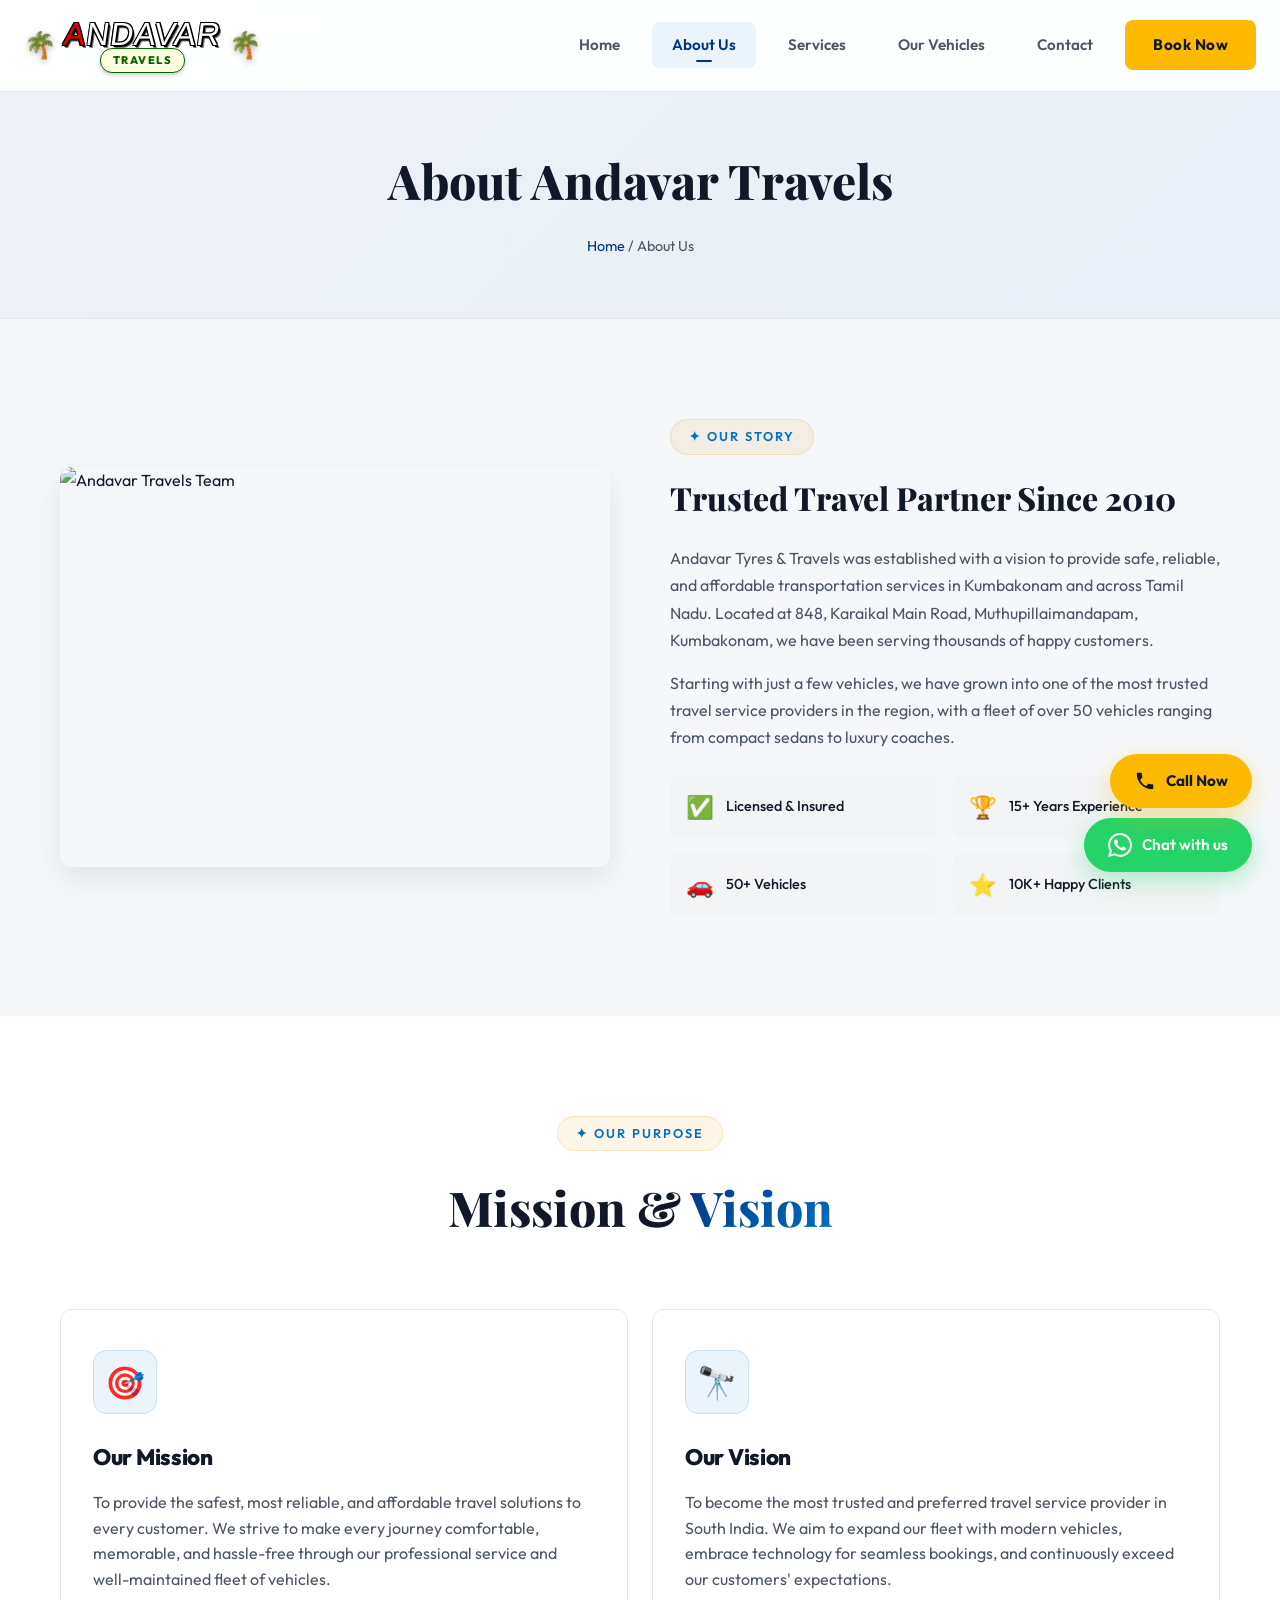
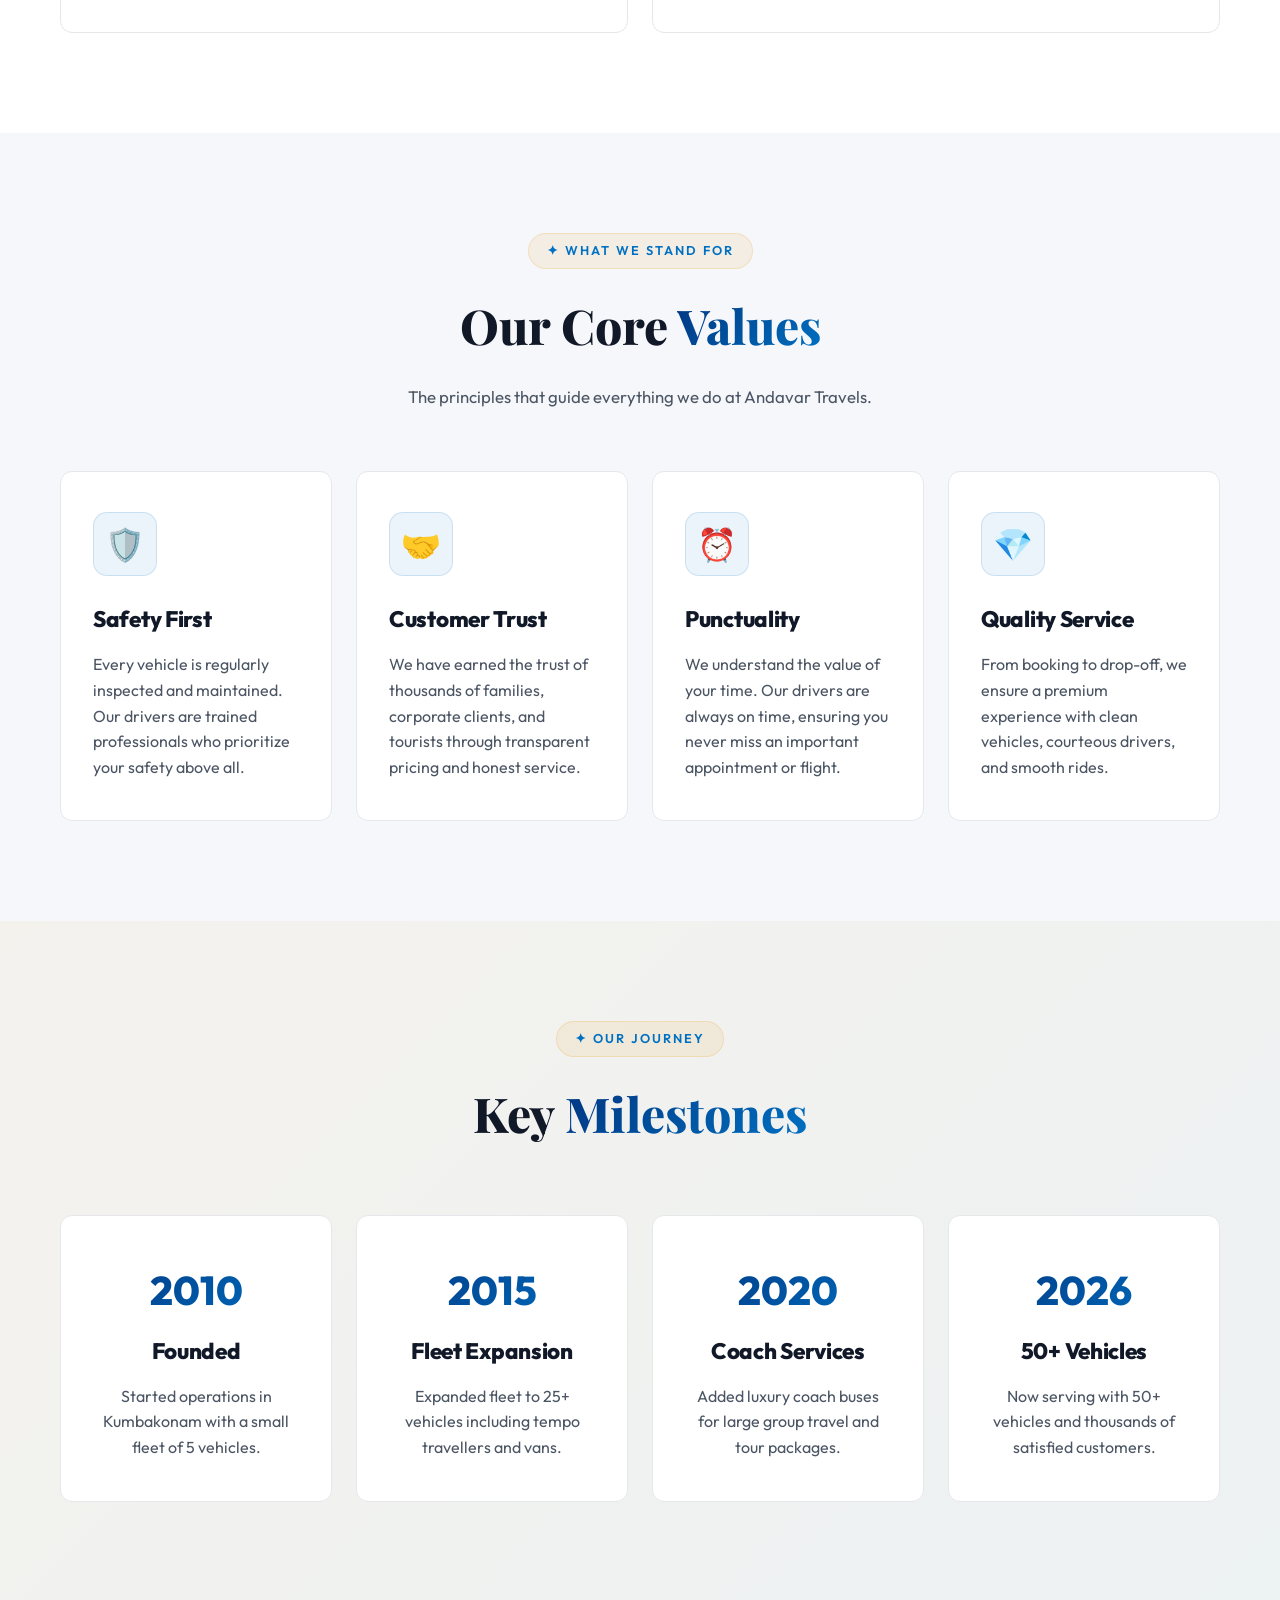
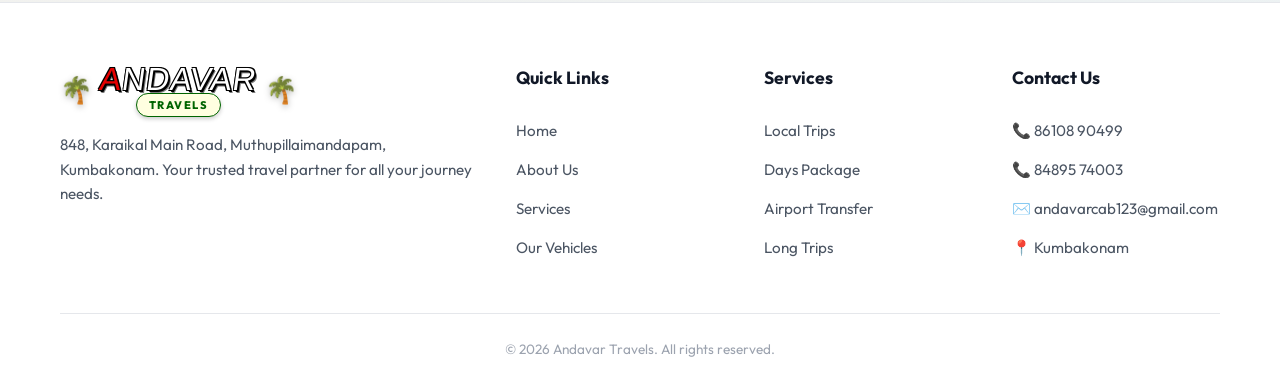
==== about.html @ beedeaa3 "Add files via upload" ====
<!DOCTYPE html>
<html lang="en">
<head>
  <meta charset="UTF-8">
  <meta name="viewport" content="width=device-width, initial-scale=1.0">
  <title>About Us - Andavar Travels | Kumbakonam</title>
  <meta name="description" content="Learn about Andavar Travels - 15+ years of trusted travel service in Kumbakonam. Professional drivers, well-maintained fleet, and customer satisfaction guaranteed.">
  <link rel="stylesheet" href="styles.css">
</head>
<body>
  <div id="nav-placeholder"></div>

  <!-- PAGE HEADER -->
  <div class="page-header">
    <div class="container">
      <h1>About <span class="gold">Andavar Travels</span></h1>
      <p class="breadcrumb"><a href="index.html">Home</a> / About Us</p>
    </div>
  </div>

  <!-- ABOUT STORY -->
  <section class="section">
    <div class="container">
      <div class="about-grid">
        <div class="about-img animate-on-scroll">
          <img src="images/about-team.png" alt="Andavar Travels Team">
        </div>
        <div class="about-text animate-on-scroll">
          <div class="section-badge">✦ Our Story</div>
          <h2>Trusted Travel Partner Since <span class="gold">2010</span></h2>
          <p>Andavar Tyres & Travels was established with a vision to provide safe, reliable, and affordable transportation services in Kumbakonam and across Tamil Nadu. Located at 848, Karaikal Main Road, Muthupillaimandapam, Kumbakonam, we have been serving thousands of happy customers.</p>
          <p>Starting with just a few vehicles, we have grown into one of the most trusted travel service providers in the region, with a fleet of over 50 vehicles ranging from compact sedans to luxury coaches.</p>
          <div class="about-features">
            <div class="about-feature"><span class="icon">✅</span><span>Licensed & Insured</span></div>
            <div class="about-feature"><span class="icon">🏆</span><span>15+ Years Experience</span></div>
            <div class="about-feature"><span class="icon">🚗</span><span>50+ Vehicles</span></div>
            <div class="about-feature"><span class="icon">⭐</span><span>10K+ Happy Clients</span></div>
          </div>
        </div>
      </div>
    </div>
  </section>

  <!-- MISSION & VISION -->
  <section class="section" style="background: var(--dark-card);">
    <div class="container">
      <div class="section-header animate-on-scroll">
        <div class="section-badge">✦ Our Purpose</div>
        <h2 class="section-title">Mission & <span class="gold">Vision</span></h2>
      </div>
      <div class="services-grid" style="grid-template-columns: 1fr 1fr;">
        <div class="card animate-on-scroll">
          <div class="card-icon">🎯</div>
          <h3>Our Mission</h3>
          <p>To provide the safest, most reliable, and affordable travel solutions to every customer. We strive to make every journey comfortable, memorable, and hassle-free through our professional service and well-maintained fleet of vehicles.</p>
        </div>
        <div class="card animate-on-scroll">
          <div class="card-icon">🔭</div>
          <h3>Our Vision</h3>
          <p>To become the most trusted and preferred travel service provider in South India. We aim to expand our fleet with modern vehicles, embrace technology for seamless bookings, and continuously exceed our customers' expectations.</p>
        </div>
      </div>
    </div>
  </section>

  <!-- CORE VALUES -->
  <section class="section">
    <div class="container">
      <div class="section-header animate-on-scroll">
        <div class="section-badge">✦ What We Stand For</div>
        <h2 class="section-title">Our Core <span class="gold">Values</span></h2>
        <p class="section-desc">The principles that guide everything we do at Andavar Travels.</p>
      </div>
      <div class="values-grid" style="margin-top:0;">
        <div class="card animate-on-scroll">
          <div class="card-icon">🛡️</div>
          <h3>Safety First</h3>
          <p>Every vehicle is regularly inspected and maintained. Our drivers are trained professionals who prioritize your safety above all.</p>
        </div>
        <div class="card animate-on-scroll">
          <div class="card-icon">🤝</div>
          <h3>Customer Trust</h3>
          <p>We have earned the trust of thousands of families, corporate clients, and tourists through transparent pricing and honest service.</p>
        </div>
        <div class="card animate-on-scroll">
          <div class="card-icon">⏰</div>
          <h3>Punctuality</h3>
          <p>We understand the value of your time. Our drivers are always on time, ensuring you never miss an important appointment or flight.</p>
        </div>
        <div class="card animate-on-scroll">
          <div class="card-icon">💎</div>
          <h3>Quality Service</h3>
          <p>From booking to drop-off, we ensure a premium experience with clean vehicles, courteous drivers, and smooth rides.</p>
        </div>
      </div>
    </div>
  </section>

  <!-- MILESTONES -->
  <section class="section" style="background: linear-gradient(135deg, rgba(232,160,32,0.06), rgba(26,107,60,0.04));">
    <div class="container">
      <div class="section-header animate-on-scroll">
        <div class="section-badge">✦ Our Journey</div>
        <h2 class="section-title">Key <span class="gold">Milestones</span></h2>
      </div>
      <div class="services-grid" style="grid-template-columns: repeat(auto-fit, minmax(220px, 1fr));">
        <div class="card animate-on-scroll" style="text-align:center;">
          <div style="font-size:2.5rem; font-weight:800; background:var(--gradient-gold); -webkit-background-clip:text; -webkit-text-fill-color:transparent; margin-bottom:8px;">2010</div>
          <h3>Founded</h3>
          <p>Started operations in Kumbakonam with a small fleet of 5 vehicles.</p>
        </div>
        <div class="card animate-on-scroll" style="text-align:center;">
          <div style="font-size:2.5rem; font-weight:800; background:var(--gradient-gold); -webkit-background-clip:text; -webkit-text-fill-color:transparent; margin-bottom:8px;">2015</div>
          <h3>Fleet Expansion</h3>
          <p>Expanded fleet to 25+ vehicles including tempo travellers and vans.</p>
        </div>
        <div class="card animate-on-scroll" style="text-align:center;">
          <div style="font-size:2.5rem; font-weight:800; background:var(--gradient-gold); -webkit-background-clip:text; -webkit-text-fill-color:transparent; margin-bottom:8px;">2020</div>
          <h3>Coach Services</h3>
          <p>Added luxury coach buses for large group travel and tour packages.</p>
        </div>
        <div class="card animate-on-scroll" style="text-align:center;">
          <div style="font-size:2.5rem; font-weight:800; background:var(--gradient-gold); -webkit-background-clip:text; -webkit-text-fill-color:transparent; margin-bottom:8px;">2026</div>
          <h3>50+ Vehicles</h3>
          <p>Now serving with 50+ vehicles and thousands of satisfied customers.</p>
        </div>
      </div>
    </div>
  </section>

  <div id="footer-placeholder"></div>
  <script src="script.js"></script>
  <script>
    document.getElementById('nav-placeholder').innerHTML = renderNavbar('about');
    document.getElementById('footer-placeholder').innerHTML = renderFooter();
  </script>
</body>
</html>
---- styles.css ----
@import url('https://fonts.googleapis.com/css2?family=Outfit:wght@300;400;500;600;700;800;900&family=Playfair+Display:wght@700;800;900&display=swap');

:root {
  --primary: #003580;
  --primary-dark: #00224f;
  --primary-light: #0071c2;
  --accent: #feba02;
  --accent-light: #ffc436;

  --bg-main: #f5f7fa;
  --dark-card: #ffffff;
  --dark-surface: #f3f4f6;
  --dark-border: #e5e7eb;
  --text: #111827;
  --text-muted: #4b5563;
  --text-dim: #9ca3af;
  --white: #ffffff;

  --gradient-gold: linear-gradient(135deg, #003580 0%, #0071c2 100%);
  --gradient-hero: linear-gradient(135deg, rgba(0, 53, 128, 0.03) 0%, rgba(0, 113, 194, 0.05) 100%);

  --shadow-lg: 0 12px 30px rgba(0, 0, 0, 0.08);
  --shadow-card: 0 4px 15px rgba(0, 0, 0, 0.04);
  --shadow-glow: 0 4px 20px rgba(0, 113, 194, 0.2);

  --radius: 12px;
  --radius-sm: 8px;
  --transition: all 0.3s ease;
}

*,
*::before,
*::after {
  margin: 0;
  padding: 0;
  box-sizing: border-box;
}

html {
  scroll-behavior: smooth;
}

body {
  font-family: 'Outfit', sans-serif;
  background: var(--bg-main);
  color: var(--text);
  line-height: 1.7;
  overflow-x: hidden;
}

a {
  text-decoration: none;
  color: inherit;
  transition: var(--transition);
}

img {
  max-width: 100%;
  display: block;
}

ul {
  list-style: none;
}

.container {
  max-width: 1200px;
  margin: 0 auto;
  padding: 0 20px;
  width: 100%;
}

/* ===== NAVBAR ===== */
.navbar {
  position: fixed;
  top: 0;
  left: 0;
  width: 100%;
  z-index: 1000;
  background: rgba(255, 255, 255, 0.95);
  backdrop-filter: blur(10px);
  -webkit-backdrop-filter: blur(10px);
  border-bottom: 1px solid var(--dark-border);
  transition: var(--transition);
}

.navbar.scrolled {
  background: #ffffff;
  box-shadow: var(--shadow-card);
}

.nav-inner {
  display: flex;
  align-items: center;
  justify-content: space-between;
  padding: 18px 24px;
  max-width: 1300px;
  margin: 0 auto;
}

.nav-logo {
  display: flex;
  align-items: center;
}

.nav-logo img {
  height: 48px;
  width: auto;
  object-fit: contain;
  border-radius: 6px;
}

/* Custom HTML Logo matching user image */
.css-logo {
  display: flex;
  align-items: center;
  gap: 8px;
}

.css-logo .tree {
  font-size: 26px;
  filter: drop-shadow(0 2px 3px rgba(0, 0, 0, 0.3));
}

.css-logo .text-wrap {
  display: flex;
  flex-direction: column;
  align-items: center;
}

.css-logo .main-text {
  font-family: 'Impact', 'Arial Black', sans-serif;
  font-size: 32px;
  line-height: 1;
  transform: skewX(-8deg);
  letter-spacing: 1px;
}

.css-logo .main-text .red-a {
  color: #e60000;
  text-shadow: -1px -1px 0 #000, 1px -1px 0 #000, -1px 1px 0 #000, 1px 1px 0 #000, 2px 2px 0 #000, 3px 3px 0 rgba(0, 0, 0, 0.5);
}

.css-logo .main-text .white-text {
  color: #ffffff;
  text-shadow: -1px -1px 0 #000, 1px -1px 0 #000, -1px 1px 0 #000, 1px 1px 0 #000, 2px 2px 0 #000, 3px 3px 0 rgba(0, 0, 0, 0.5);
}

.css-logo .sub-text {
  font-family: 'Outfit', sans-serif;
  font-weight: 800;
  font-size: 11px;
  color: #006400;
  background: #ffffe0;
  padding: 2px 12px;
  border-radius: 12px;
  border: 1px solid #006400;
  margin-top: -2px;
  letter-spacing: 1.5px;
  text-transform: uppercase;
  z-index: 2;
  box-shadow: 0 2px 4px rgba(0, 0, 0, 0.2);
}

.nav-links {
  display: flex;
  align-items: center;
  gap: 12px;
}

.nav-links a {
  padding: 10px 20px;
  border-radius: 8px;
  font-weight: 600;
  font-size: 0.95rem;
  color: var(--text-muted);
  transition: var(--transition);
  position: relative;
}

.nav-links a:hover,
.nav-links a.active {
  color: var(--primary);
  background: rgba(0, 113, 194, 0.08);
}

.nav-links a.active::after {
  content: '';
  position: absolute;
  bottom: 6px;
  left: 50%;
  transform: translateX(-50%);
  width: 16px;
  height: 2px;
  background: var(--primary);
  border-radius: 2px;
}

.nav-cta {
  background: var(--accent) !important;
  color: #111827 !important;
  font-weight: 700 !important;
  padding: 12px 28px !important;
  border-radius: 8px !important;
  letter-spacing: 0.5px;
}

.nav-cta:hover {
  transform: translateY(-3px) scale(1.02);
  box-shadow: 0 8px 20px rgba(254, 186, 2, 0.4);
}

.hamburger {
  display: none;
  flex-direction: column;
  gap: 6px;
  cursor: pointer;
  padding: 8px;
}

.hamburger span {
  width: 28px;
  height: 2.5px;
  background: var(--text);
  border-radius: 2px;
  transition: var(--transition);
}

/* ===== HERO ===== */
.hero {
  position: relative;
  min-height: 100vh;
  display: flex;
  align-items: center;
  overflow: hidden;
  padding-top: 80px;
}

.hero-bg {
  position: absolute;
  inset: 0;
}

.hero-marquee {
  position: absolute;
  top: 85px;
  left: 0;
  width: 100%;
  z-index: 5;
  background: rgba(0, 53, 128, 0.9);
  backdrop-filter: blur(8px);
  color: var(--accent);
  padding: 10px 0;
  display: flex;
  align-items: center;
  line-height: 1.2;
  font-weight: 800;
  font-size: 1.1rem;
  border-top: 1px solid rgba(254, 186, 2, 0.3);
  border-bottom: 1px solid rgba(254, 186, 2, 0.3);
  letter-spacing: 2px;
  text-shadow: 0 2px 4px rgba(0, 0, 0, 0.5);
}

.hero-bg img {
  width: 100%;
  height: 100%;
  object-fit: cover;
}

.hero-bg::after {
  content: '';
  position: absolute;
  inset: 0;
  background: linear-gradient(to bottom, rgba(0, 0, 0, 0) 0%, rgba(0, 0, 0, 0.5) 50%, rgba(0, 0, 0, 0.9) 100%);
}

.hero-content {
  position: relative;
  z-index: 2;
  max-width: 900px;
  margin: 0 auto;
  text-align: center;
  padding: 80px 24px;
}

.hero-badge {
  display: inline-flex;
  align-items: center;
  gap: 10px;
  padding: 10px 24px;
  background: rgba(74, 222, 128, 0.15);
  border: 1px solid rgba(74, 222, 128, 0.4);
  border-radius: 100px;
  font-size: 0.85rem;
  color: #4ade80;
  margin-bottom: 32px;
  letter-spacing: 1px;
  font-weight: 700;
  animation: fadeInUp 1s ease, pulse 2s infinite 1s;
}

.hero-badge .dot {
  width: 10px;
  height: 10px;
  background: #4ade80;
  border-radius: 50%;
  box-shadow: 0 0 15px rgba(74, 222, 128, 0.8);
  animation: pulse 1s infinite;
}

.hero h1 {
  font-family: 'Playfair Display', serif;
  font-size: clamp(2.5rem, 6vw, 4.5rem);
  font-weight: 900;
  line-height: 1.1;
  margin-bottom: 24px;
  color: #ffffff;
  letter-spacing: -1px;
  animation: fadeInUp 1s ease 0.2s both;
}

.hero h1 .gold {
  background: var(--gradient-gold);
  -webkit-background-clip: text;
  -webkit-text-fill-color: transparent;
}

.hero p {
  font-size: 1.2rem;
  color: rgba(255, 255, 255, 0.85);
  margin: 0 auto 40px;
  max-width: 650px;
  line-height: 1.6;
  animation: fadeInUp 1s ease 0.4s both;
}

.hero-btns {
  display: flex;
  justify-content: center;
  gap: 20px;
  flex-wrap: wrap;
  animation: fadeInUp 1s ease 0.6s both;
}

.btn {
  display: inline-flex;
  align-items: center;
  justify-content: center;
  gap: 12px;
  padding: 16px 36px;
  border-radius: 12px;
  font-weight: 700;
  font-size: 1.05rem;
  cursor: pointer;
  border: none;
  transition: var(--transition);
  text-align: center;
}

.btn-primary {
  background: var(--primary);
  color: #ffffff;
  box-shadow: var(--shadow-glow);
}

.btn-primary:hover {
  background: var(--primary-dark);
  transform: translateY(-3px);
  box-shadow: 0 10px 25px rgba(0, 53, 128, 0.3);
}

.btn-outline {
  background: #ffffff;
  color: var(--text);
  border: 1px solid var(--dark-border);
}

.btn-outline:hover {
  border-color: var(--primary);
  color: var(--primary);
  background: rgba(0, 113, 194, 0.05);
}

.hero-stats {
  display: flex;
  justify-content: center;
  flex-wrap: wrap;
  gap: 32px;
  margin-top: 50px;
  animation: fadeInUp 0.8s ease 0.8s both;
}

.stat {
  text-align: center;
  min-width: 70px;
}

.stat .num {
  font-size: 1.9rem;
  font-weight: 800;
  background: var(--gradient-gold);
  -webkit-background-clip: text;
  -webkit-text-fill-color: transparent;
}

.stat .label {
  font-size: 0.78rem;
  color: var(--text-muted);
  margin-top: 4px;
}

/* ===== SECTIONS ===== */
.section {
  padding: 100px 0;
}

.section-header {
  text-align: center;
  margin-bottom: 60px;
}

.section-badge {
  display: inline-flex;
  align-items: center;
  gap: 8px;
  padding: 6px 18px;
  background: rgba(232, 160, 32, 0.1);
  border: 1px solid rgba(232, 160, 32, 0.2);
  border-radius: 50px;
  font-size: 0.8rem;
  color: var(--primary-light);
  text-transform: uppercase;
  letter-spacing: 2px;
  font-weight: 600;
  margin-bottom: 16px;
}

.section-title {
  font-family: 'Playfair Display', serif;
  font-size: clamp(2rem, 4vw, 3rem);
  font-weight: 800;
  margin-bottom: 16px;
}

.section-title .gold {
  background: var(--gradient-gold);
  -webkit-background-clip: text;
  -webkit-text-fill-color: transparent;
}

.section-desc {
  color: var(--text-muted);
  max-width: 600px;
  margin: 0 auto;
  font-size: 1.05rem;
}

/* ===== CARDS ===== */
.card {
  background: var(--dark-card);
  border: 1px solid var(--dark-border);
  border-radius: var(--radius);
  padding: 40px 32px;
  transition: var(--transition);
  position: relative;
  overflow: hidden;
  z-index: 1;
}

.card::before {
  content: '';
  position: absolute;
  inset: 0;
  background: var(--gradient-gold);
  opacity: 0;
  transition: var(--transition);
  z-index: -1;
}

.card:hover {
  transform: translateY(-8px);
  border-color: var(--primary-light);
  box-shadow: var(--shadow-lg);
}

.card:hover::before {
  opacity: 0.02;
}

.card-icon {
  width: 64px;
  height: 64px;
  background: rgba(0, 113, 194, 0.08);
  border-radius: 14px;
  display: flex;
  align-items: center;
  justify-content: center;
  font-size: 32px;
  margin-bottom: 24px;
  border: 1px solid rgba(0, 113, 194, 0.15);
  color: var(--primary);
  transition: var(--transition);
}

.card:hover .card-icon {
  background: var(--primary);
  transform: scale(1.05) rotate(0deg);
  color: #ffffff;
  border-color: transparent;
}

.card h3 {
  font-size: 1.4rem;
  font-weight: 800;
  margin-bottom: 14px;
  color: var(--text);
  letter-spacing: -0.3px;
}

.card p {
  color: var(--text-muted);
  font-size: 1rem;
  line-height: 1.6;
}

/* ===== SERVICE GRID ===== */
.services-grid {
  display: grid;
  grid-template-columns: repeat(auto-fit, minmax(260px, 1fr));
  gap: 24px;
}

/* ===== VEHICLE CARDS ===== */
.vehicles-grid {
  display: grid;
  grid-template-columns: repeat(auto-fit, minmax(280px, 1fr));
  gap: 28px;
}

.vehicle-card {
  background: var(--dark-card);
  border: 1px solid var(--dark-border);
  border-radius: var(--radius);
  overflow: hidden;
  transition: var(--transition);
}

.vehicle-card:hover {
  transform: translateY(-6px);
  border-color: rgba(232, 160, 32, 0.3);
  box-shadow: var(--shadow-glow);
}

.vehicle-img {
  height: 200px;
  overflow: hidden;
  background: var(--dark-surface);
  display: flex;
  align-items: center;
  justify-content: center;
}

.vehicle-img img {
  width: 100%;
  height: 100%;
  object-fit: cover;
  transition: var(--transition);
}

.vehicle-card:hover .vehicle-img img {
  transform: scale(1.05);
}

.vehicle-info {
  padding: 24px;
}

.vehicle-info h3 {
  font-size: 1.2rem;
  font-weight: 700;
  margin-bottom: 8px;
}

.vehicle-info .seats {
  display: inline-flex;
  align-items: center;
  gap: 6px;
  padding: 4px 12px;
  background: rgba(232, 160, 32, 0.1);
  border-radius: 6px;
  font-size: 0.8rem;
  color: var(--primary-light);
  margin-bottom: 12px;
}

.vehicle-info .price {
  font-size: 1.3rem;
  font-weight: 700;
  color: var(--primary);
}

.vehicle-info .price span {
  font-size: 0.8rem;
  color: var(--text-muted);
  font-weight: 400;
}

.vehicle-ac-badge {
  display: inline-block;
  padding: 3px 10px;
  border-radius: 5px;
  font-size: 0.75rem;
  font-weight: 600;
  margin-left: 8px;
}

.vehicle-ac-badge.ac {
  background: rgba(0, 113, 194, 0.1);
  color: var(--primary-light);
}

.vehicle-ac-badge.nonac {
  background: rgba(254, 186, 2, 0.15);
  color: #b45309;
}

/* ===== PRICING TABLE ===== */
.pricing-table-wrap {
  overflow-x: auto;
  border-radius: var(--radius);
  border: 1px solid var(--dark-border);
}

.pricing-table {
  width: 100%;
  border-collapse: collapse;
  min-width: 800px;
}

.pricing-table th {
  background: rgba(0, 53, 128, 0.05);
  color: var(--primary);
  padding: 18px;
  font-weight: 700;
  font-size: 0.8rem;
  text-transform: uppercase;
  letter-spacing: 1.5px;
  text-align: center;
  white-space: nowrap;
}

.pricing-table td {
  padding: 16px 18px;
  text-align: center;
  border-bottom: 1px solid var(--dark-border);
  font-size: 0.95rem;
  color: var(--text-muted);
}

.pricing-table tr:hover {
  background: rgba(0, 113, 194, 0.03);
}

.pricing-table td:first-child {
  text-align: left;
  font-weight: 700;
  color: var(--text);
}

.pricing-note {
  margin-top: 24px;
  padding: 20px 28px;
  background: rgba(0, 113, 194, 0.03);
  border: 1px solid rgba(0, 113, 194, 0.1);
  border-radius: var(--radius-sm);
  color: var(--text-muted);
  font-size: 0.9rem;
}

.pricing-note strong {
  color: var(--primary);
}

/* ===== ABOUT PAGE ===== */
.about-grid {
  display: grid;
  grid-template-columns: 1fr 1fr;
  gap: 60px;
  align-items: center;
}

.about-img {
  border-radius: var(--radius);
  overflow: hidden;
  box-shadow: var(--shadow-lg);
}

.about-img img {
  width: 100%;
  height: 400px;
  object-fit: cover;
}

.about-text h2 {
  font-family: 'Playfair Display', serif;
  font-size: 2rem;
  font-weight: 800;
  margin-bottom: 20px;
}

.about-text p {
  color: var(--text-muted);
  margin-bottom: 16px;
}

.about-features {
  display: grid;
  grid-template-columns: 1fr 1fr;
  gap: 16px;
  margin-top: 24px;
}

.about-feature {
  display: flex;
  align-items: center;
  gap: 12px;
  padding: 12px 16px;
  background: var(--dark-surface);
  border-radius: var(--radius-sm);
}

.about-feature .icon {
  font-size: 1.4rem;
}

.about-feature span {
  font-size: 0.9rem;
  font-weight: 500;
}

.values-grid {
  display: grid;
  grid-template-columns: repeat(auto-fit, minmax(250px, 1fr));
  gap: 24px;
  margin-top: 60px;
}

/* ===== CONTACT ===== */
.contact-grid {
  display: grid;
  grid-template-columns: 1fr 1fr;
  gap: 48px;
}

.contact-info-card {
  background: var(--dark-card);
  border: 1px solid var(--dark-border);
  border-radius: var(--radius);
  padding: 28px;
  display: flex;
  align-items: flex-start;
  gap: 18px;
  transition: var(--transition);
}

.contact-info-card:hover {
  border-color: rgba(232, 160, 32, 0.3);
}

.contact-icon {
  width: 52px;
  height: 52px;
  background: rgba(232, 160, 32, 0.1);
  border-radius: 12px;
  display: flex;
  align-items: center;
  justify-content: center;
  font-size: 24px;
  flex-shrink: 0;
}

.contact-detail h4 {
  font-weight: 600;
  margin-bottom: 6px;
}

.contact-detail p,
.contact-detail a {
  color: var(--text-muted);
  font-size: 0.95rem;
}

.contact-detail a:hover {
  color: var(--primary);
}

.contact-form {
  background: var(--dark-card);
  border: 1px solid var(--dark-border);
  border-radius: var(--radius);
  padding: 36px;
}

/* ===== FORM ELEMENTS ===== */
.form-group {
  margin-bottom: 20px;
}

.form-group label {
  display: block;
  font-weight: 500;
  margin-bottom: 8px;
  font-size: 0.9rem;
  color: var(--text-muted);
}

.form-control {
  width: 100%;
  padding: 14px 18px;
  background: var(--dark-surface);
  border: 1px solid var(--dark-border);
  border-radius: var(--radius-sm);
  color: var(--text);
  font-family: 'Outfit', sans-serif;
  font-size: 0.95rem;
  transition: var(--transition);
}

.form-control:focus {
  outline: none;
  border-color: var(--primary);
  box-shadow: 0 0 0 3px rgba(232, 160, 32, 0.1);
}

.form-control::placeholder {
  color: var(--text-dim);
}

select.form-control {
  cursor: pointer;
  appearance: none;
  background-image: url("data:image/svg+xml,%3Csvg xmlns='http://www.w3.org/2000/svg' width='12' height='12' fill='%238b949e' viewBox='0 0 16 16'%3E%3Cpath d='M8 11L3 6h10z'/%3E%3C/svg%3E");
  background-repeat: no-repeat;
  background-position: right 16px center;
}

.form-row {
  display: grid;
  grid-template-columns: 1fr 1fr;
  gap: 16px;
}

textarea.form-control {
  resize: vertical;
  min-height: 120px;
}

/* ===== BOOKING PAGE ===== */
.booking-tabs {
  display: flex;
  gap: 10px;
  flex-wrap: wrap;
  justify-content: center;
  margin-bottom: 48px;
}

.booking-tab {
  padding: 14px 32px;
  background: #ffffff;
  border: 1px solid var(--dark-border);
  border-radius: 100px;
  cursor: pointer;
  font-weight: 600;
  color: var(--text-muted);
  transition: var(--transition);
  font-size: 0.9rem;
}

.booking-tab:hover {
  border-color: var(--primary-light);
  color: var(--primary);
  transform: translateY(-2px);
}

.booking-tab.active {
  background: var(--primary);
  border-color: var(--primary);
  color: #ffffff;
  box-shadow: var(--shadow-glow);
}

.booking-form-wrap {
  max-width: 950px;
  margin: 0 auto;
  background: var(--dark-card);
  border: 1px solid var(--dark-border);
  border-radius: 24px;
  padding: 48px;
  box-shadow: var(--shadow-lg);
}

.vehicle-select-grid {
  display: grid;
  grid-template-columns: repeat(auto-fill, minmax(140px, 1fr));
  gap: 12px;
}

.vehicle-option {
  padding: 12px;
  background: var(--dark-surface);
  border: 2px solid var(--dark-border);
  border-radius: var(--radius-sm);
  cursor: pointer;
  text-align: center;
  transition: var(--transition);
}

.vehicle-option:hover {
  border-color: rgba(232, 160, 32, 0.3);
}

.vehicle-option.selected {
  border-color: var(--primary);
  background: rgba(232, 160, 32, 0.08);
}

.vehicle-option img {
  width: 100%;
  height: 80px;
  object-fit: cover;
  border-radius: 6px;
  margin-bottom: 8px;
}

.vehicle-option .v-name {
  font-size: 0.8rem;
  font-weight: 600;
}

.vehicle-option .v-type {
  font-size: 0.7rem;
  color: var(--text-muted);
}

.price-display {
  margin-top: 28px;
  padding: 24px;
  background: linear-gradient(135deg, rgba(232, 160, 32, 0.08), rgba(232, 160, 32, 0.02));
  border: 1px solid rgba(232, 160, 32, 0.2);
  border-radius: var(--radius);
  text-align: center;
}

.price-display .price-label {
  font-size: 0.9rem;
  color: var(--text-muted);
  margin-bottom: 8px;
}

.price-display .price-amount {
  font-size: 2.5rem;
  font-weight: 800;
  background: var(--gradient-gold);
  -webkit-background-clip: text;
  -webkit-text-fill-color: transparent;
}

.price-display .price-note {
  font-size: 0.8rem;
  color: var(--text-dim);
  margin-top: 8px;
}

.price-breakdown {
  margin-top: 16px;
  text-align: left;
}

.price-row {
  display: flex;
  justify-content: space-between;
  padding: 8px 0;
  border-bottom: 1px solid var(--dark-border);
  font-size: 0.9rem;
}

.price-row:last-child {
  border: none;
  font-weight: 700;
  color: var(--primary);
  font-size: 1.1rem;
  padding-top: 12px;
}

/* ===== PAGE HEADER ===== */
.page-header {
  padding: 140px 0 60px;
  background: var(--gradient-hero);
  text-align: center;
  border-bottom: 1px solid var(--dark-border);
}

.page-header h1 {
  font-family: 'Playfair Display', serif;
  font-size: clamp(2rem, 4vw, 3rem);
  font-weight: 800;
  margin-bottom: 12px;
}

.page-header .breadcrumb {
  color: var(--text-muted);
  font-size: 0.9rem;
}

.page-header .breadcrumb a {
  color: var(--primary);
}

/* ===== FOOTER ===== */
.footer {
  background: var(--dark-card);
  border-top: 1px solid var(--dark-border);
  padding: 60px 0 24px;
}

.footer-grid {
  display: grid;
  grid-template-columns: 2fr 1fr 1fr 1fr;
  gap: 40px;
  margin-bottom: 40px;
}

.footer-brand .logo-text {
  font-family: 'Playfair Display', serif;
  font-size: 1.6rem;
  font-weight: 900;
  background: var(--gradient-gold);
  -webkit-background-clip: text;
  -webkit-text-fill-color: transparent;
  margin-bottom: 16px;
}

.footer-brand p {
  color: var(--text-muted);
  font-size: 0.95rem;
  margin-top: 14px;
  line-height: 1.6;
}

.footer h4 {
  font-weight: 700;
  margin-bottom: 24px;
  font-size: 1.1rem;
  color: var(--text);
}

.footer ul li {
  margin-bottom: 12px;
}

.footer ul a {
  color: var(--text-muted);
  font-size: 0.95rem;
}

.footer ul a:hover {
  color: var(--primary);
  transform: translateX(5px);
  display: inline-block;
}

.footer-bottom {
  padding-top: 24px;
  border-top: 1px solid var(--dark-border);
  text-align: center;
  color: var(--text-dim);
  font-size: 0.85rem;
}

/* ===== WHATSAPP FLOAT ===== */
.whatsapp-float {
  position: fixed;
  bottom: 28px;
  right: 28px;
  z-index: 999;
  display: flex;
  align-items: center;
  gap: 10px;
  padding: 14px 24px;
  background: #25d366;
  color: #fff;
  border-radius: 50px;
  font-weight: 600;
  font-size: 0.95rem;
  box-shadow: 0 8px 25px rgba(37, 211, 102, 0.35);
  transition: var(--transition);
}

.whatsapp-float:hover {
  transform: translateY(-3px) scale(1.03);
  box-shadow: 0 12px 35px rgba(37, 211, 102, 0.45);
}

.whatsapp-float svg {
  width: 24px;
  height: 24px;
  fill: #fff;
  flex-shrink: 0;
}

/* ===== PHONE FLOAT ===== */
.phone-float {
  position: fixed;
  bottom: 92px;
  right: 28px;
  z-index: 999;
  display: flex;
  align-items: center;
  gap: 10px;
  padding: 14px 24px;
  background: var(--accent);
  color: #111827;
  border-radius: 50px;
  font-weight: 700;
  font-size: 0.95rem;
  box-shadow: 0 8px 25px rgba(254, 186, 2, 0.35);
  transition: var(--transition);
}

.phone-float:hover {
  transform: translateY(-3px) scale(1.03);
  box-shadow: 0 12px 35px rgba(254, 186, 2, 0.45);
}

.phone-float svg {
  width: 22px;
  height: 22px;
  fill: #111827;
  flex-shrink: 0;
}

/* ===== BACK TO TOP ===== */
.back-top {
  position: fixed;
  bottom: 156px;
  right: 28px;
  z-index: 999;
  width: 48px;
  height: 48px;
  background: var(--dark-card);
  border: 1px solid var(--dark-border);
  border-radius: 12px;
  display: flex;
  align-items: center;
  justify-content: center;
  color: var(--text-muted);
  font-size: 1.2rem;
  cursor: pointer;
  transition: var(--transition);
  opacity: 0;
  pointer-events: none;
}

.back-top.visible {
  opacity: 1;
  pointer-events: auto;
}

.back-top:hover {
  border-color: var(--primary);
  color: var(--primary);
  transform: translateY(-3px);
}

/* ===== ANIMATIONS ===== */
@keyframes fadeInUp {
  from {
    opacity: 0;
    transform: translateY(30px);
  }

  to {
    opacity: 1;
    transform: translateY(0);
  }
}

@keyframes pulse {

  0%,
  100% {
    opacity: 1;
  }

  50% {
    opacity: 0.5;
  }
}

@keyframes float {

  0%,
  100% {
    transform: translateY(0);
  }

  50% {
    transform: translateY(-10px);
  }
}

.animate-on-scroll {
  opacity: 0;
  transform: translateY(30px);
  transition: all 0.6s ease;
}

.animate-on-scroll.visible {
  opacity: 1;
  transform: translateY(0);
}

/* ===== RESPONSIVE ===== */

/* Mobile nav overlay */
.nav-overlay {
  display: none;
  position: fixed;
  inset: 0;
  background: rgba(0, 0, 0, 0.5);
  z-index: 999;
  backdrop-filter: blur(4px);
}

.nav-overlay.active {
  display: block;
}

@media (max-width: 968px) {
  .nav-links {
    position: fixed;
    top: 0;
    right: -100%;
    width: min(300px, 85vw);
    height: 100vh;
    background: var(--dark-card);
    flex-direction: column;
    padding: 90px 28px 40px;
    gap: 4px;
    transition: var(--transition);
    border-left: 1px solid var(--dark-border);
    z-index: 1000;
    overflow-y: auto;
    box-shadow: -10px 0 40px rgba(0, 0, 0, 0.5);
  }

  .nav-links.open {
    right: 0;
  }

  .nav-links a {
    padding: 12px 16px;
    font-size: 1.05rem;
    border-radius: 10px;
  }

  .hamburger {
    display: flex;
    z-index: 1001;
    position: relative;
  }

  .hamburger.active span:nth-child(1) {
    transform: rotate(45deg) translate(5px, 5px);
  }

  .hamburger.active span:nth-child(2) {
    opacity: 0;
  }

  .hamburger.active span:nth-child(3) {
    transform: rotate(-45deg) translate(5px, -5px);
  }

  .hero-content {
    padding: 60px 20px 40px;
  }

  .hero-stats {
    gap: 24px;
    flex-wrap: wrap;
  }

  .section {
    padding: 70px 0;
  }

  .section-header {
    margin-bottom: 40px;
  }

  .services-grid {
    grid-template-columns: repeat(auto-fit, minmax(240px, 1fr));
    gap: 18px;
  }

  .vehicles-grid {
    grid-template-columns: repeat(auto-fit, minmax(260px, 1fr));
    gap: 20px;
  }

  .about-grid {
    grid-template-columns: 1fr;
    gap: 36px;
  }

  .about-features {
    grid-template-columns: 1fr;
  }

  .contact-grid {
    grid-template-columns: 1fr;
  }

  .footer-grid {
    grid-template-columns: 1fr 1fr;
    gap: 28px;
  }

  .form-row {
    grid-template-columns: 1fr;
  }

  .back-top {
    bottom: 92px;
    right: 28px;
  }
}

@media (max-width: 640px) {
  .container {
    padding: 0 16px;
  }

  .hero {
    min-height: 100svh;
  }

  .hero-content {
    text-align: center;
    padding: 50px 16px 40px;
    max-width: 100%;
  }

  .hero h1 {
    font-size: clamp(1.9rem, 7vw, 2.4rem);
  }

  .hero p {
    margin-left: auto;
    margin-right: auto;
  }

  .hero-btns {
    justify-content: center;
    gap: 12px;
  }

  .hero-btns .btn {
    flex: 1 1 140px;
    min-width: 0;
  }

  .hero-stats {
    justify-content: center;
    gap: 20px;
    margin-top: 36px;
  }

  .stat {
    flex: 1 1 70px;
  }

  .section {
    padding: 56px 0;
  }

  .section-title {
    font-size: clamp(1.6rem, 6vw, 2.2rem);
  }

  .services-grid {
    grid-template-columns: 1fr;
    gap: 16px;
  }

  .vehicles-grid {
    grid-template-columns: 1fr;
    gap: 18px;
  }

  .card {
    padding: 24px 20px;
  }

  .booking-form-wrap {
    padding: 20px 16px;
  }

  .vehicle-select-grid {
    grid-template-columns: repeat(2, 1fr);
  }

  .footer-grid {
    grid-template-columns: 1fr;
    gap: 24px;
  }

  .whatsapp-float span {
    display: none;
  }

  .whatsapp-float {
    padding: 14px;
    border-radius: 50%;
    bottom: 20px;
    right: 20px;
  }

  .phone-float span {
    display: none;
  }

  .phone-float {
    padding: 14px;
    border-radius: 50%;
    bottom: 84px;
    right: 20px;
  }

  .back-top {
    bottom: 148px;
    right: 20px;
  }

  .page-header {
    padding: 110px 0 48px;
  }

  .page-header h1 {
    font-size: clamp(1.7rem, 6vw, 2.4rem);
  }
}

@media (max-width: 400px) {
  .hero-btns .btn {
    flex: 1 1 100%;
  }

  .hero-stats {
    gap: 14px;
  }

  .stat {
    flex: 1 1 60px;
  }
}
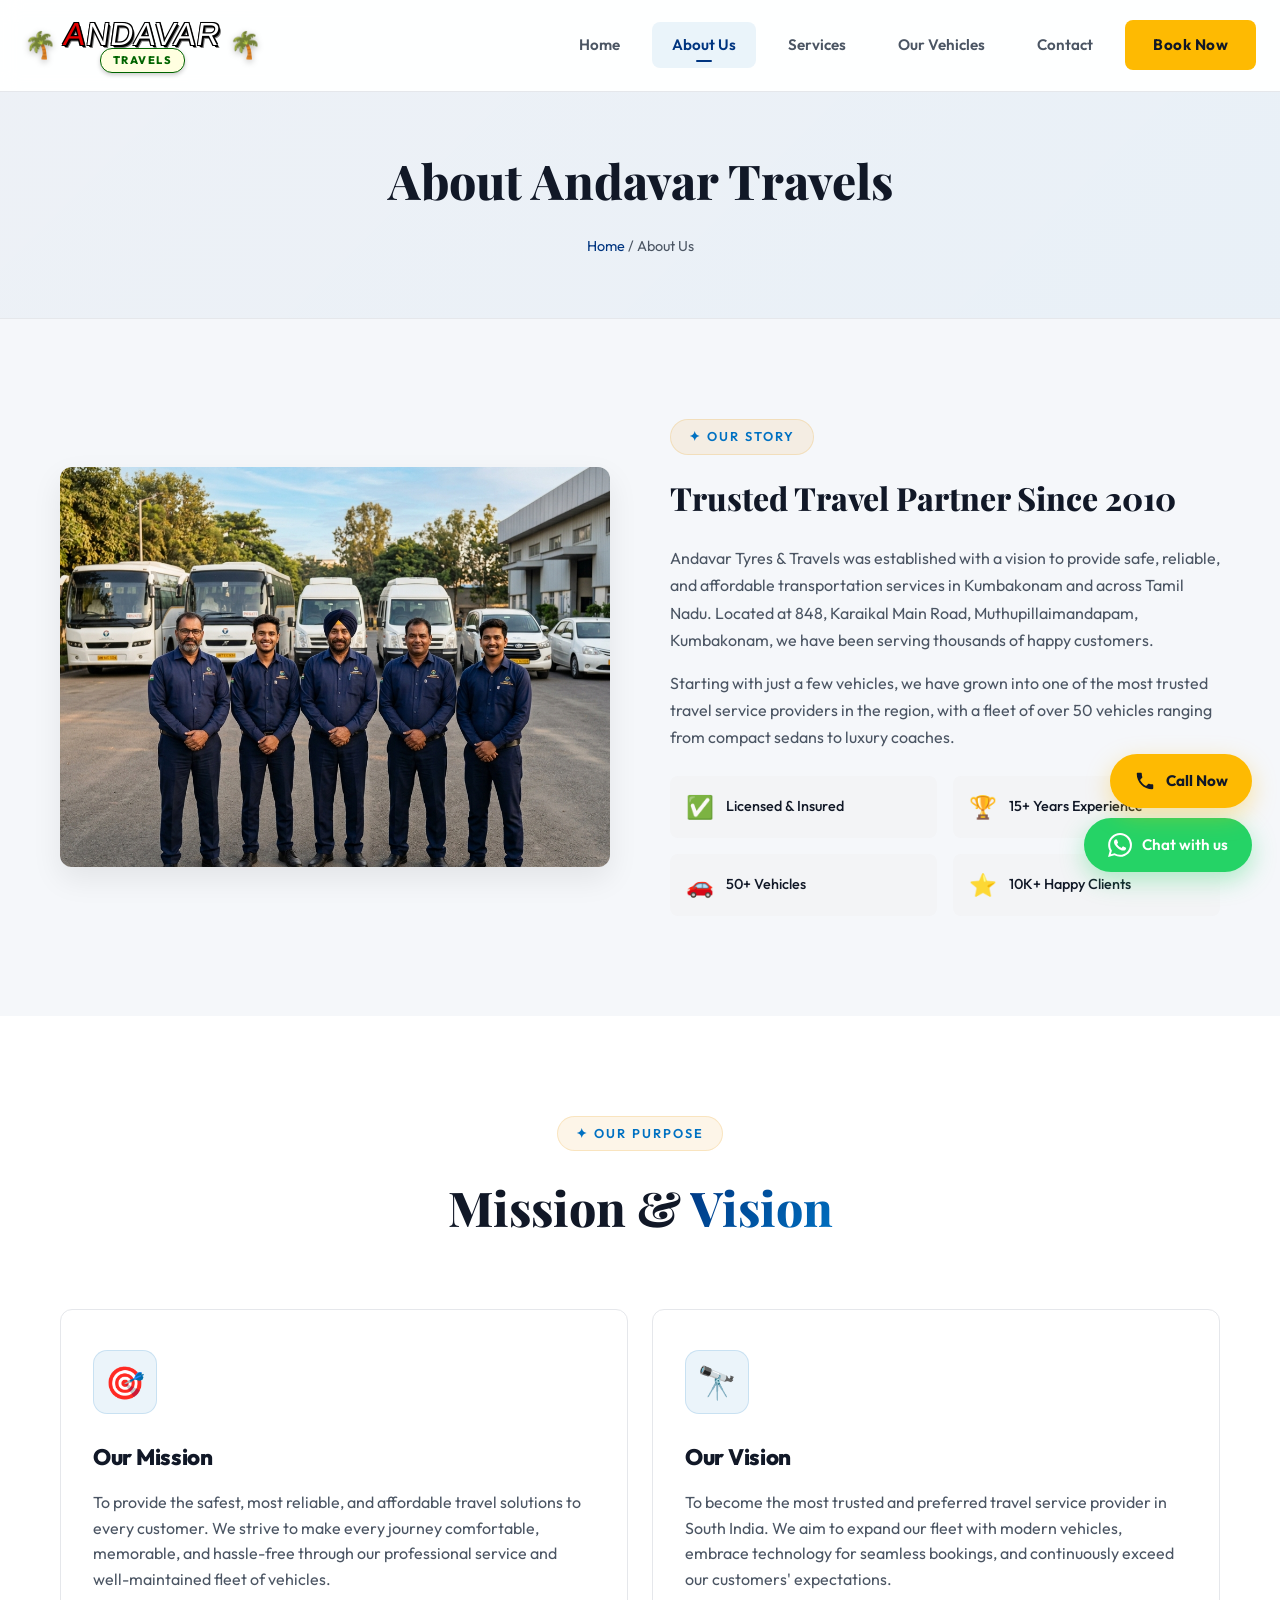
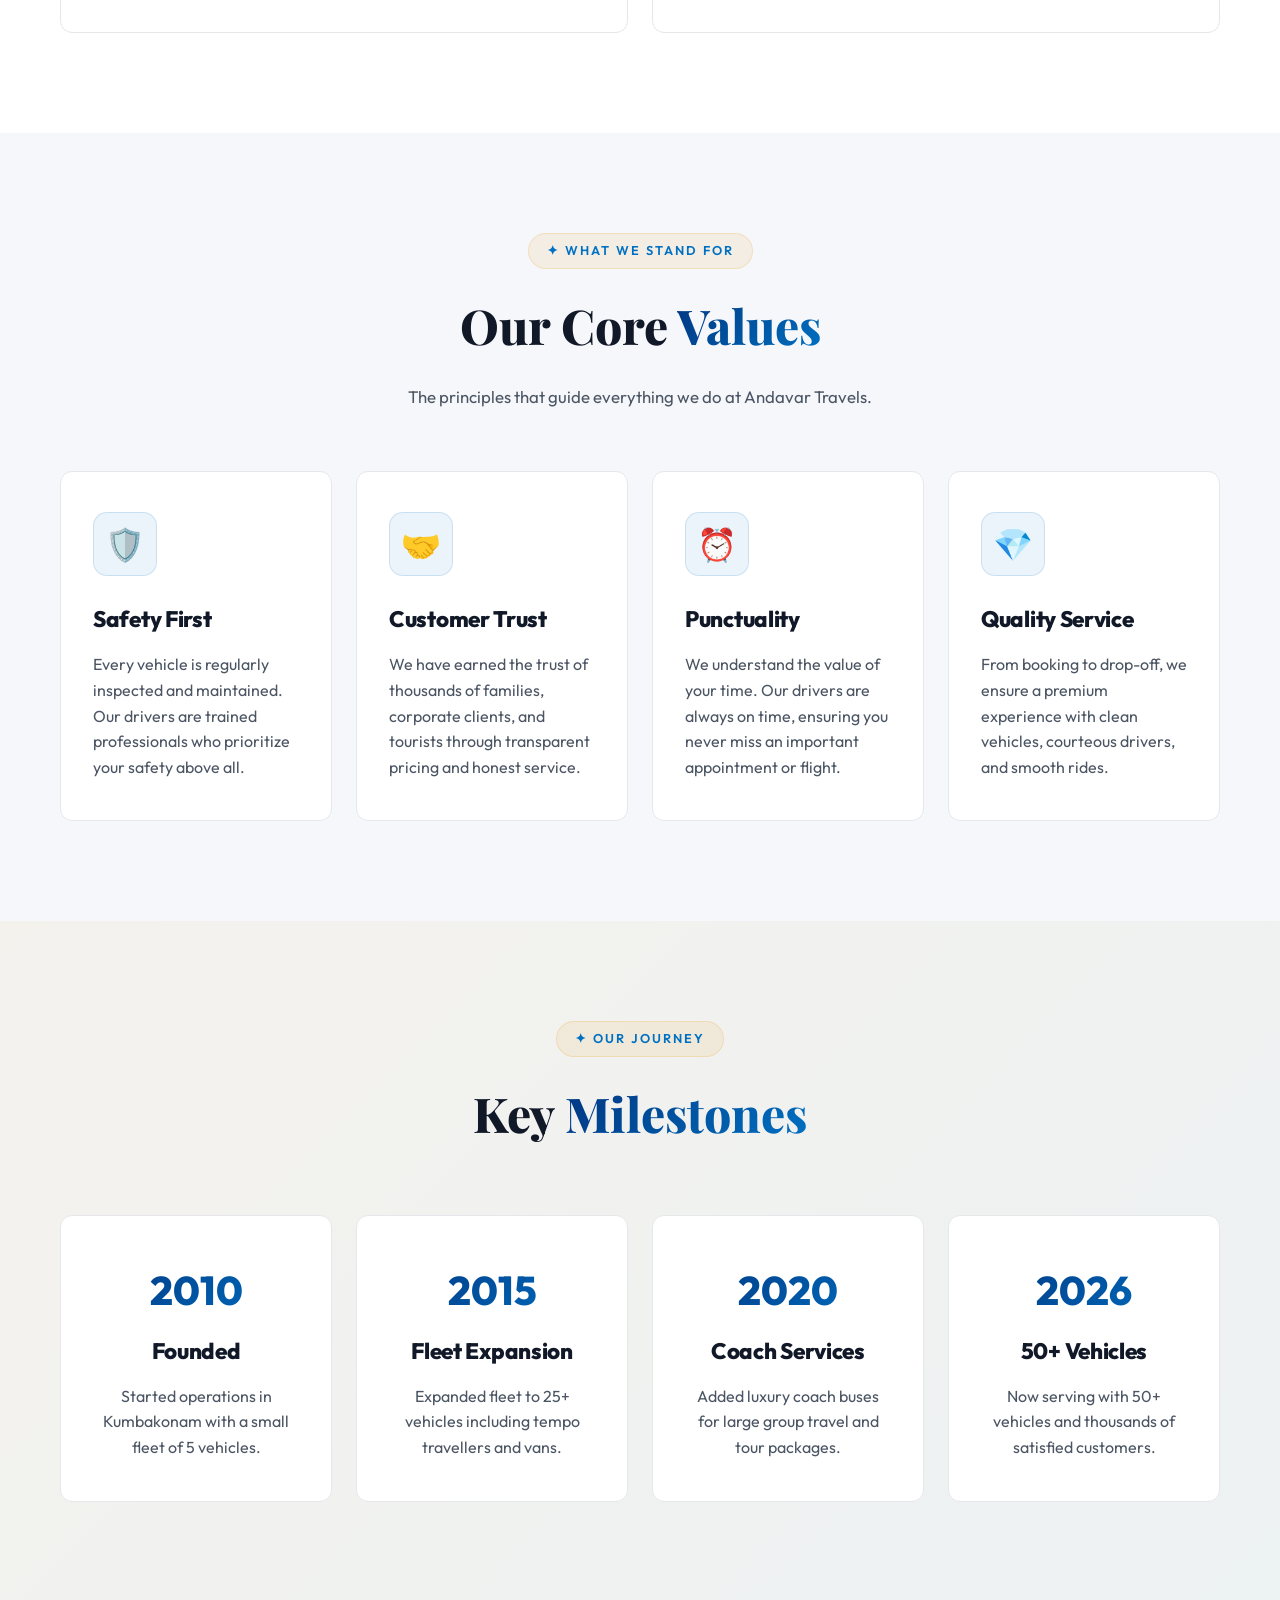
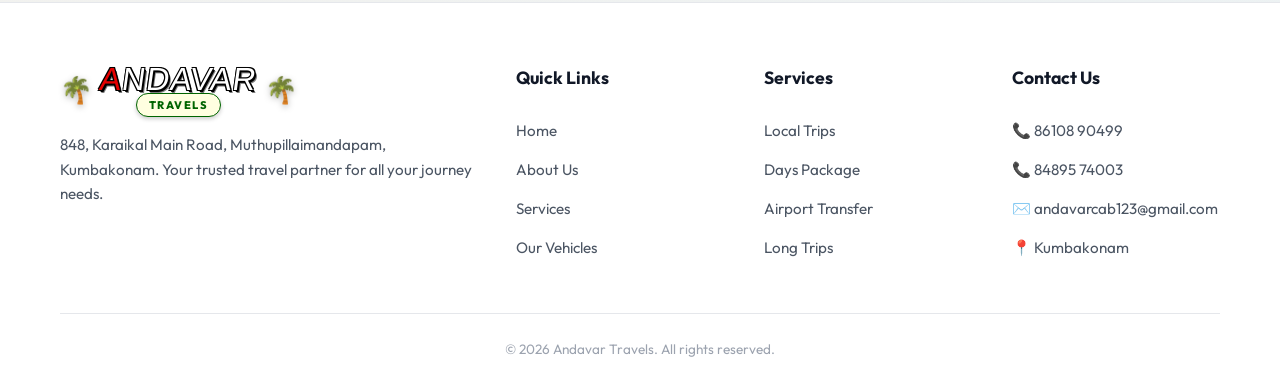
==== commit 1f5b1924: "webp convert" ====
--- a/about.html
+++ b/about.html
@@ -23,7 +23,7 @@
     <div class="container">
       <div class="about-grid">
         <div class="about-img animate-on-scroll">
-          <img src="images/about-team.png" alt="Andavar Travels Team">
+          <img src="images/about-team.webp" alt="Andavar Travels Team">
         </div>
         <div class="about-text animate-on-scroll">
           <div class="section-badge">✦ Our Story</div>
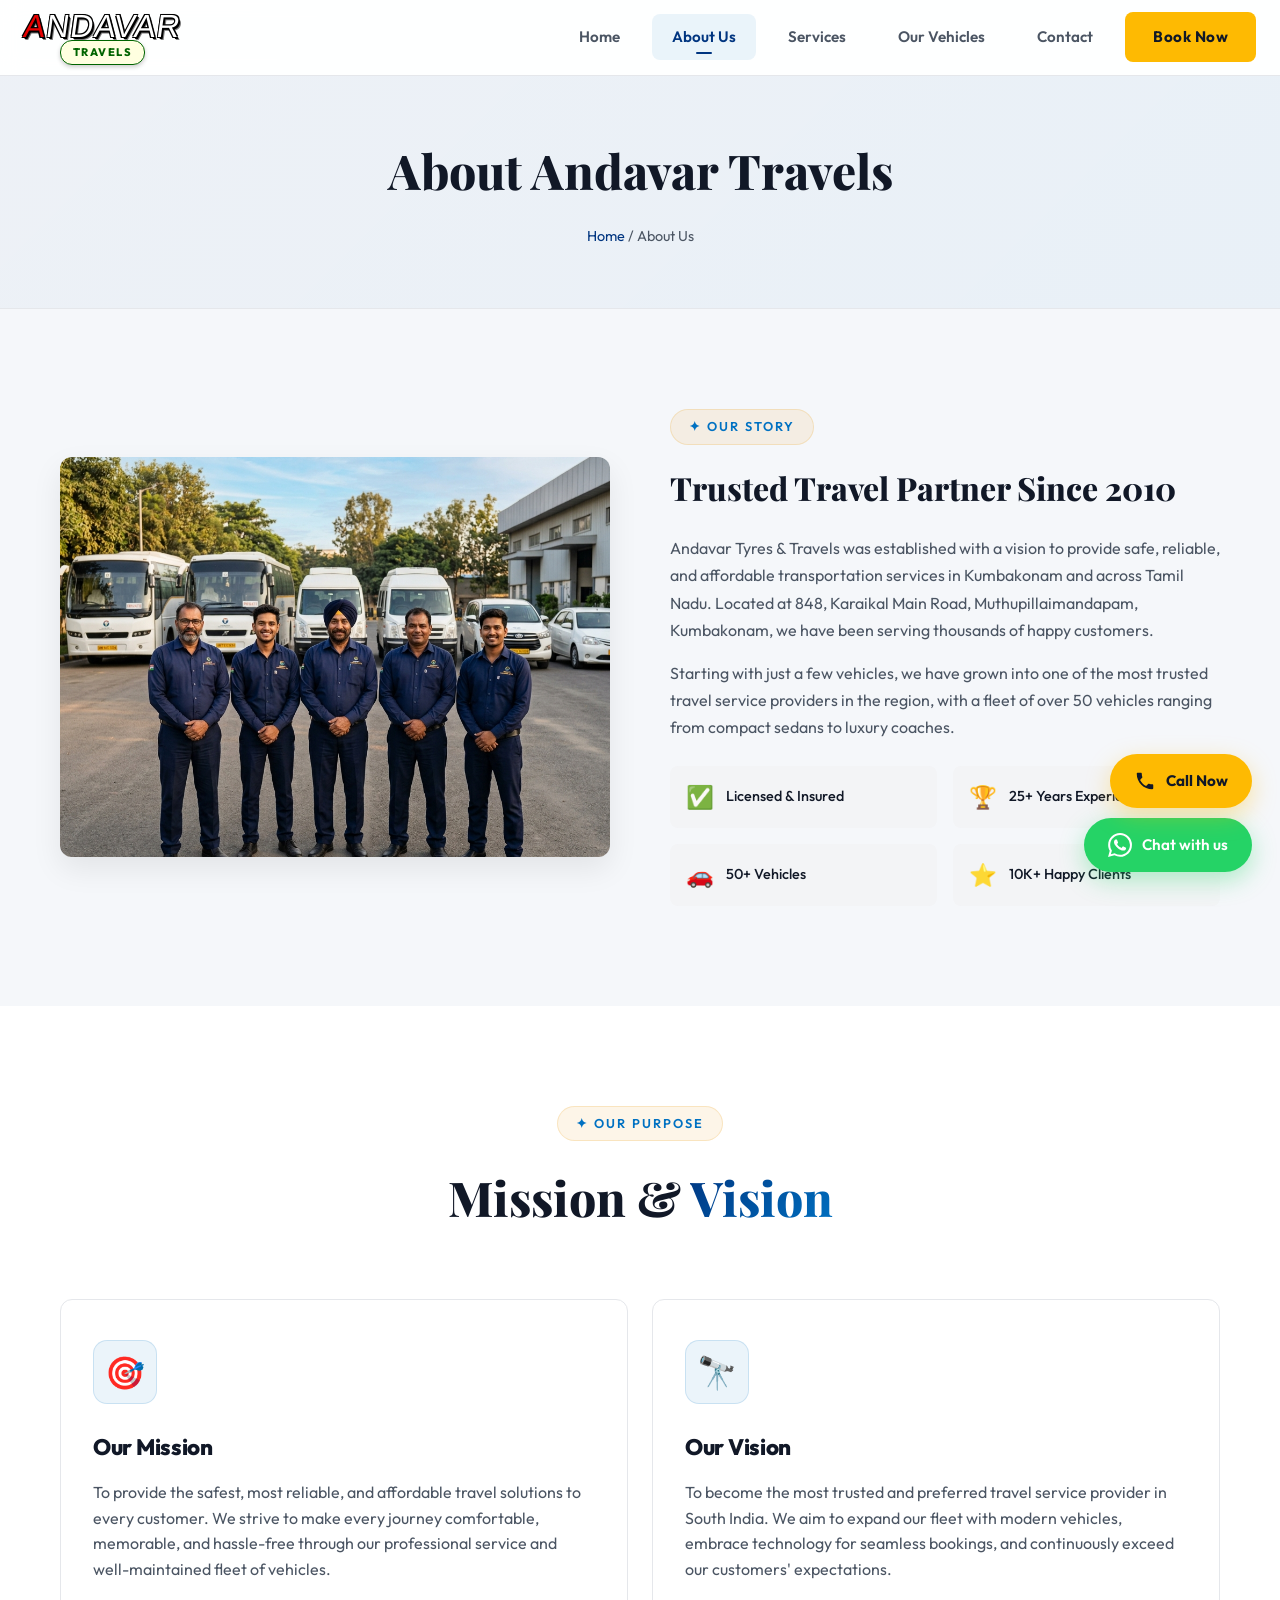
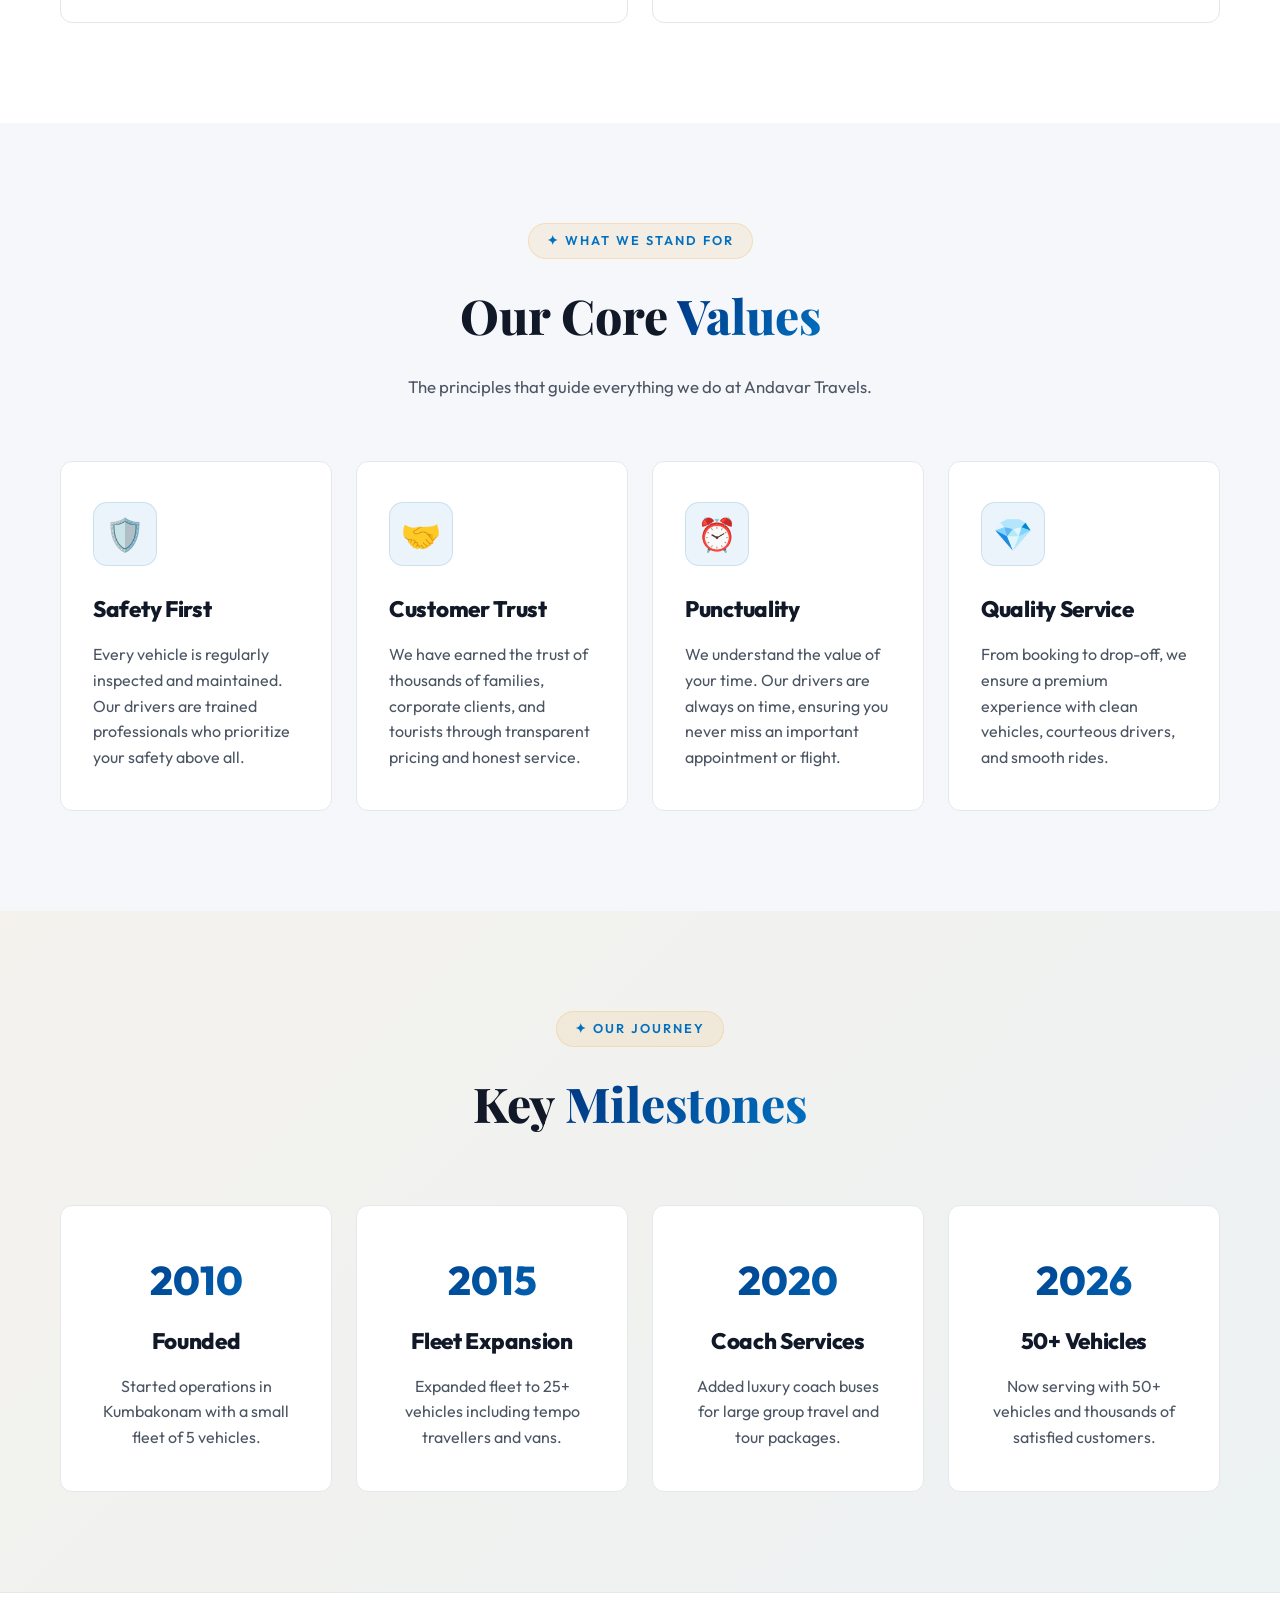
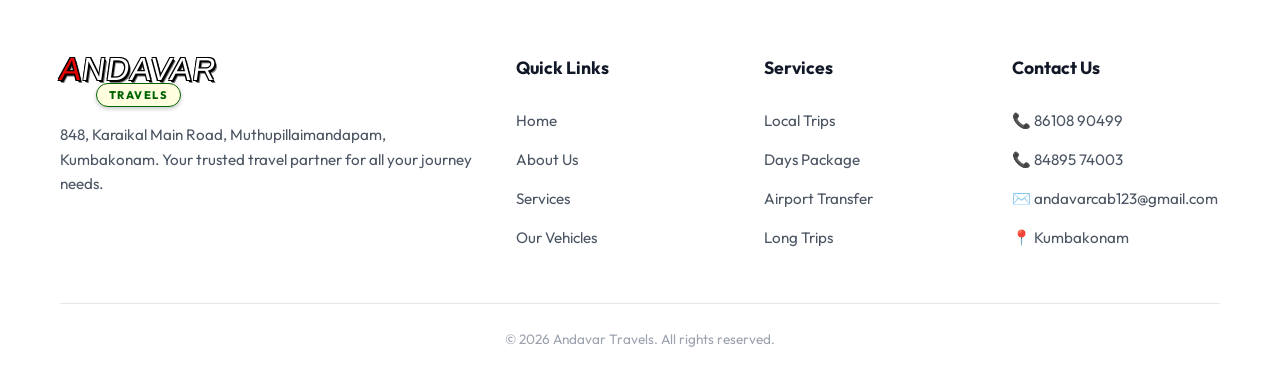
==== commit 24f05b2c: "Add files via upload" ====
--- a/about.html
+++ b/about.html
@@ -1,12 +1,15 @@
 <!DOCTYPE html>
 <html lang="en">
+
 <head>
   <meta charset="UTF-8">
   <meta name="viewport" content="width=device-width, initial-scale=1.0">
   <title>About Us - Andavar Travels | Kumbakonam</title>
-  <meta name="description" content="Learn about Andavar Travels - 15+ years of trusted travel service in Kumbakonam. Professional drivers, well-maintained fleet, and customer satisfaction guaranteed.">
+  <meta name="description"
+    content="Learn about Andavar Travels - 25+ years of trusted travel service in Kumbakonam. Professional drivers, well-maintained fleet, and customer satisfaction guaranteed.">
   <link rel="stylesheet" href="styles.css">
 </head>
+
 <body>
   <div id="nav-placeholder"></div>
 
@@ -23,16 +26,19 @@
     <div class="container">
       <div class="about-grid">
         <div class="about-img animate-on-scroll">
-          <img src="images/about-team.webp" alt="Andavar Travels Team">
+          <img src="about-team.png" alt="Andavar Travels Team">
         </div>
         <div class="about-text animate-on-scroll">
           <div class="section-badge">✦ Our Story</div>
           <h2>Trusted Travel Partner Since <span class="gold">2010</span></h2>
-          <p>Andavar Tyres & Travels was established with a vision to provide safe, reliable, and affordable transportation services in Kumbakonam and across Tamil Nadu. Located at 848, Karaikal Main Road, Muthupillaimandapam, Kumbakonam, we have been serving thousands of happy customers.</p>
-          <p>Starting with just a few vehicles, we have grown into one of the most trusted travel service providers in the region, with a fleet of over 50 vehicles ranging from compact sedans to luxury coaches.</p>
+          <p>Andavar Tyres & Travels was established with a vision to provide safe, reliable, and affordable
+            transportation services in Kumbakonam and across Tamil Nadu. Located at 848, Karaikal Main Road,
+            Muthupillaimandapam, Kumbakonam, we have been serving thousands of happy customers.</p>
+          <p>Starting with just a few vehicles, we have grown into one of the most trusted travel service providers in
+            the region, with a fleet of over 50 vehicles ranging from compact sedans to luxury coaches.</p>
           <div class="about-features">
             <div class="about-feature"><span class="icon">✅</span><span>Licensed & Insured</span></div>
-            <div class="about-feature"><span class="icon">🏆</span><span>15+ Years Experience</span></div>
+            <div class="about-feature"><span class="icon">🏆</span><span>25+ Years Experience</span></div>
             <div class="about-feature"><span class="icon">🚗</span><span>50+ Vehicles</span></div>
             <div class="about-feature"><span class="icon">⭐</span><span>10K+ Happy Clients</span></div>
           </div>
@@ -52,12 +58,16 @@
         <div class="card animate-on-scroll">
           <div class="card-icon">🎯</div>
           <h3>Our Mission</h3>
-          <p>To provide the safest, most reliable, and affordable travel solutions to every customer. We strive to make every journey comfortable, memorable, and hassle-free through our professional service and well-maintained fleet of vehicles.</p>
+          <p>To provide the safest, most reliable, and affordable travel solutions to every customer. We strive to make
+            every journey comfortable, memorable, and hassle-free through our professional service and well-maintained
+            fleet of vehicles.</p>
         </div>
         <div class="card animate-on-scroll">
           <div class="card-icon">🔭</div>
           <h3>Our Vision</h3>
-          <p>To become the most trusted and preferred travel service provider in South India. We aim to expand our fleet with modern vehicles, embrace technology for seamless bookings, and continuously exceed our customers' expectations.</p>
+          <p>To become the most trusted and preferred travel service provider in South India. We aim to expand our fleet
+            with modern vehicles, embrace technology for seamless bookings, and continuously exceed our customers'
+            expectations.</p>
         </div>
       </div>
     </div>
@@ -75,22 +85,26 @@
         <div class="card animate-on-scroll">
           <div class="card-icon">🛡️</div>
           <h3>Safety First</h3>
-          <p>Every vehicle is regularly inspected and maintained. Our drivers are trained professionals who prioritize your safety above all.</p>
+          <p>Every vehicle is regularly inspected and maintained. Our drivers are trained professionals who prioritize
+            your safety above all.</p>
         </div>
         <div class="card animate-on-scroll">
           <div class="card-icon">🤝</div>
           <h3>Customer Trust</h3>
-          <p>We have earned the trust of thousands of families, corporate clients, and tourists through transparent pricing and honest service.</p>
+          <p>We have earned the trust of thousands of families, corporate clients, and tourists through transparent
+            pricing and honest service.</p>
         </div>
         <div class="card animate-on-scroll">
           <div class="card-icon">⏰</div>
           <h3>Punctuality</h3>
-          <p>We understand the value of your time. Our drivers are always on time, ensuring you never miss an important appointment or flight.</p>
+          <p>We understand the value of your time. Our drivers are always on time, ensuring you never miss an important
+            appointment or flight.</p>
         </div>
         <div class="card animate-on-scroll">
           <div class="card-icon">💎</div>
           <h3>Quality Service</h3>
-          <p>From booking to drop-off, we ensure a premium experience with clean vehicles, courteous drivers, and smooth rides.</p>
+          <p>From booking to drop-off, we ensure a premium experience with clean vehicles, courteous drivers, and smooth
+            rides.</p>
         </div>
       </div>
     </div>
@@ -105,22 +119,30 @@
       </div>
       <div class="services-grid" style="grid-template-columns: repeat(auto-fit, minmax(220px, 1fr));">
         <div class="card animate-on-scroll" style="text-align:center;">
-          <div style="font-size:2.5rem; font-weight:800; background:var(--gradient-gold); -webkit-background-clip:text; -webkit-text-fill-color:transparent; margin-bottom:8px;">2010</div>
+          <div
+            style="font-size:2.5rem; font-weight:800; background:var(--gradient-gold); -webkit-background-clip:text; -webkit-text-fill-color:transparent; margin-bottom:8px;">
+            2010</div>
           <h3>Founded</h3>
           <p>Started operations in Kumbakonam with a small fleet of 5 vehicles.</p>
         </div>
         <div class="card animate-on-scroll" style="text-align:center;">
-          <div style="font-size:2.5rem; font-weight:800; background:var(--gradient-gold); -webkit-background-clip:text; -webkit-text-fill-color:transparent; margin-bottom:8px;">2015</div>
+          <div
+            style="font-size:2.5rem; font-weight:800; background:var(--gradient-gold); -webkit-background-clip:text; -webkit-text-fill-color:transparent; margin-bottom:8px;">
+            2015</div>
           <h3>Fleet Expansion</h3>
           <p>Expanded fleet to 25+ vehicles including tempo travellers and vans.</p>
         </div>
         <div class="card animate-on-scroll" style="text-align:center;">
-          <div style="font-size:2.5rem; font-weight:800; background:var(--gradient-gold); -webkit-background-clip:text; -webkit-text-fill-color:transparent; margin-bottom:8px;">2020</div>
+          <div
+            style="font-size:2.5rem; font-weight:800; background:var(--gradient-gold); -webkit-background-clip:text; -webkit-text-fill-color:transparent; margin-bottom:8px;">
+            2020</div>
           <h3>Coach Services</h3>
           <p>Added luxury coach buses for large group travel and tour packages.</p>
         </div>
         <div class="card animate-on-scroll" style="text-align:center;">
-          <div style="font-size:2.5rem; font-weight:800; background:var(--gradient-gold); -webkit-background-clip:text; -webkit-text-fill-color:transparent; margin-bottom:8px;">2026</div>
+          <div
+            style="font-size:2.5rem; font-weight:800; background:var(--gradient-gold); -webkit-background-clip:text; -webkit-text-fill-color:transparent; margin-bottom:8px;">
+            2026</div>
           <h3>50+ Vehicles</h3>
           <p>Now serving with 50+ vehicles and thousands of satisfied customers.</p>
         </div>
@@ -135,4 +157,5 @@
     document.getElementById('footer-placeholder').innerHTML = renderFooter();
   </script>
 </body>
-</html>
+
+</html>
--- a/styles.css
+++ b/styles.css
@@ -93,7 +93,7 @@
   display: flex;
   align-items: center;
   justify-content: space-between;
-  padding: 18px 24px;
+  padding: 10px 24px;
   max-width: 1300px;
   margin: 0 auto;
 }
@@ -104,10 +104,9 @@
 }
 
 .nav-logo img {
-  height: 48px;
+  height: 60px;
   width: auto;
   object-fit: contain;
-  border-radius: 6px;
 }
 
 /* Custom HTML Logo matching user image */
@@ -117,10 +116,7 @@
   gap: 8px;
 }
 
-.css-logo .tree {
-  font-size: 26px;
-  filter: drop-shadow(0 2px 3px rgba(0, 0, 0, 0.3));
-}
+
 
 .css-logo .text-wrap {
   display: flex;
@@ -233,7 +229,7 @@
   display: flex;
   align-items: center;
   overflow: hidden;
-  padding-top: 80px;
+  padding-top: 20px;
 }
 
 .hero-bg {
@@ -242,24 +238,27 @@
 }
 
 .hero-marquee {
-  position: absolute;
-  top: 85px;
-  left: 0;
+  position: relative;
+  margin-top: 90px;
   width: 100%;
   z-index: 5;
-  background: rgba(0, 53, 128, 0.9);
-  backdrop-filter: blur(8px);
+  background: var(--primary);
   color: var(--accent);
-  padding: 10px 0;
-  display: flex;
-  align-items: center;
-  line-height: 1.2;
+  padding: 12px 0;
+  display: flex;
+  align-items: center;
   font-weight: 800;
   font-size: 1.1rem;
   border-top: 1px solid rgba(254, 186, 2, 0.3);
   border-bottom: 1px solid rgba(254, 186, 2, 0.3);
-  letter-spacing: 2px;
+  letter-spacing: 1px;
   text-shadow: 0 2px 4px rgba(0, 0, 0, 0.5);
+}
+
+.hero-marquee marquee {
+  display: block;
+  height: 24px;
+  line-height: 24px;
 }
 
 .hero-bg img {
@@ -995,7 +994,7 @@
 
 /* ===== PAGE HEADER ===== */
 .page-header {
-  padding: 140px 0 60px;
+  padding: 130px 0 60px;
   background: var(--gradient-hero);
   text-align: center;
   border-bottom: 1px solid var(--dark-border);
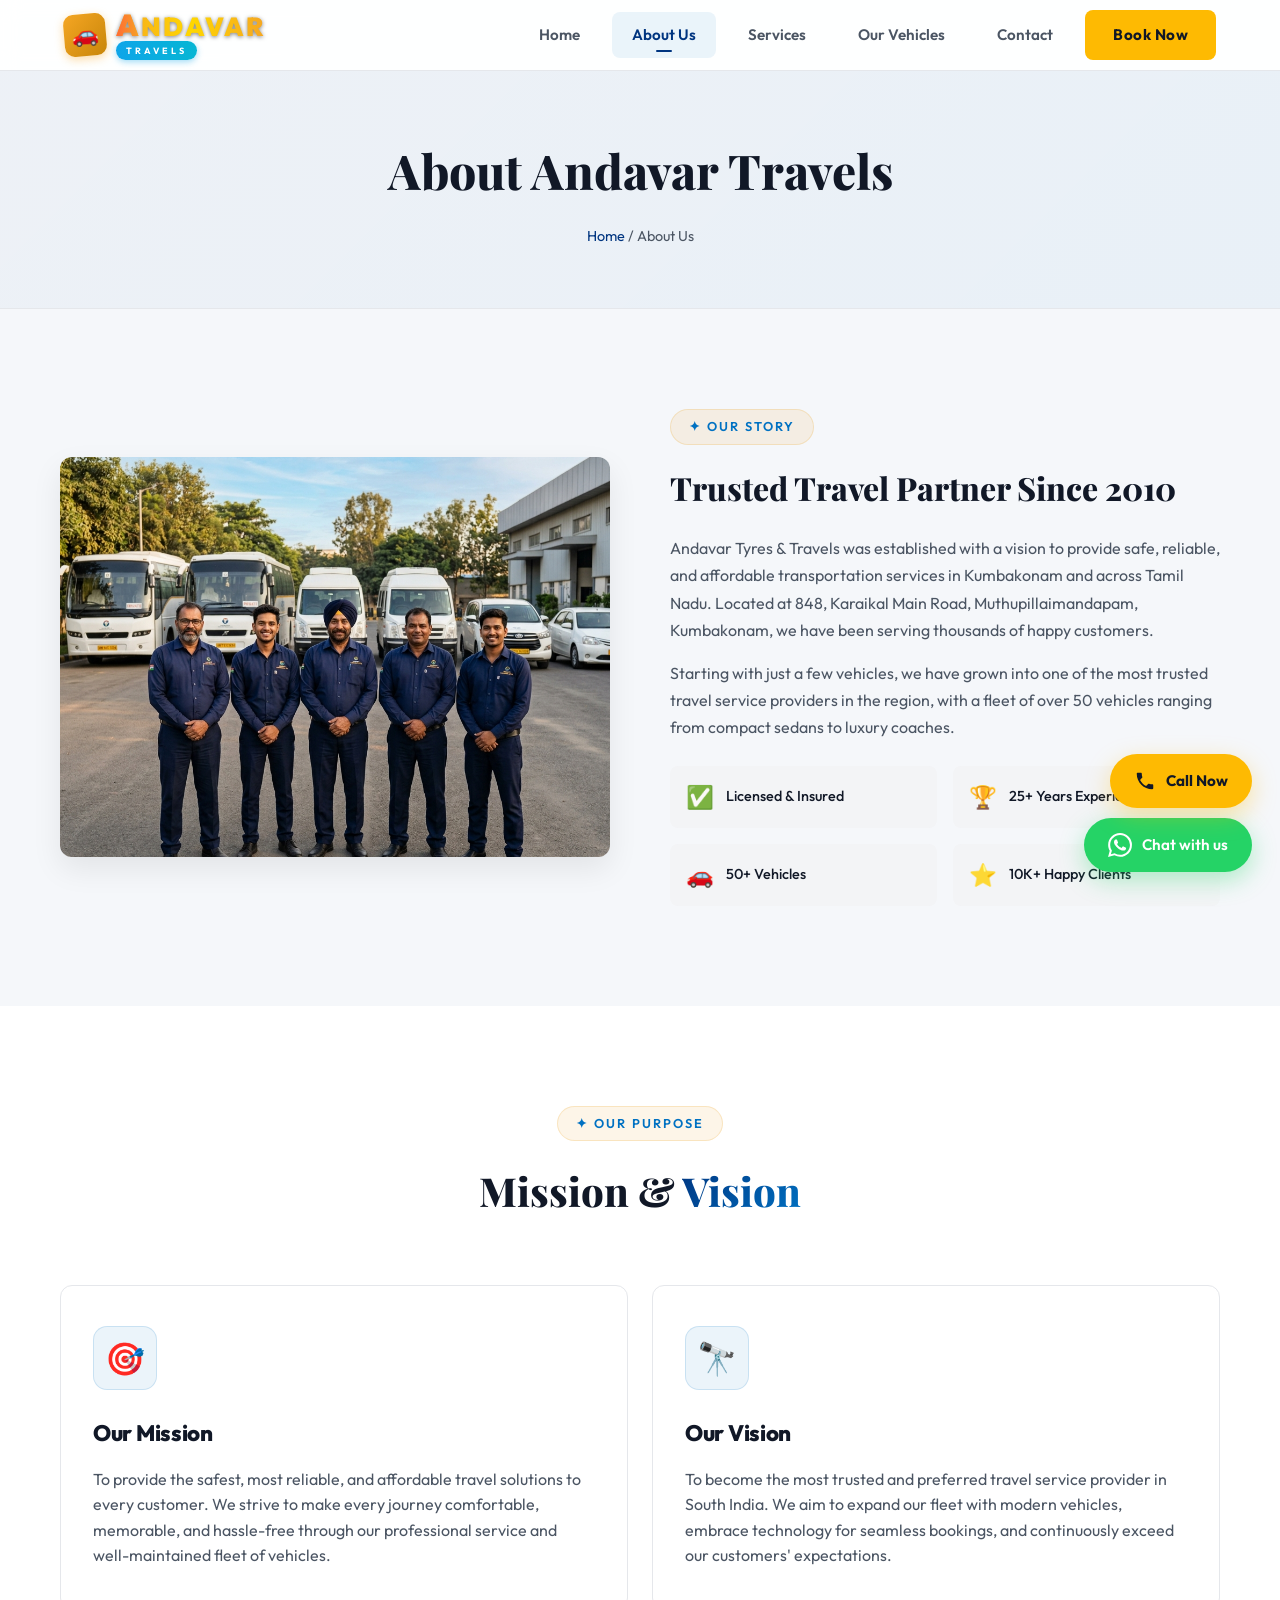
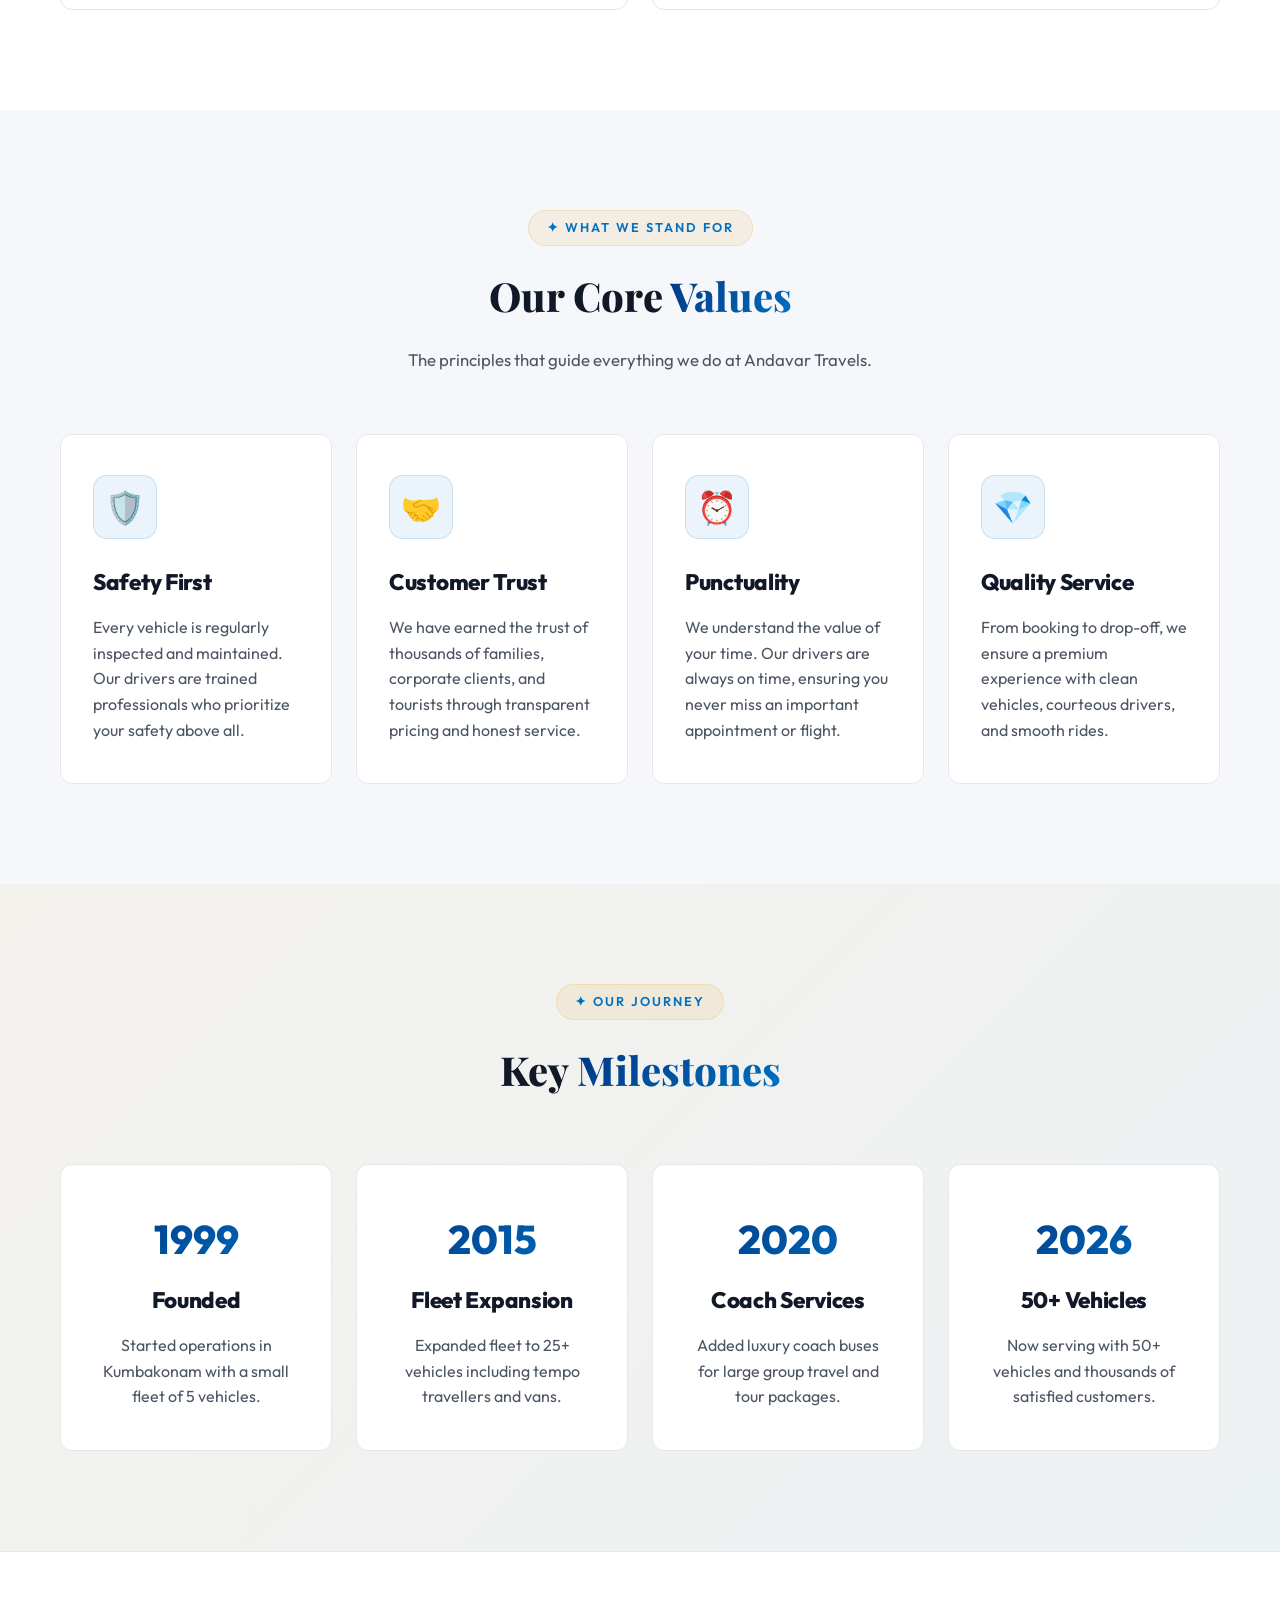
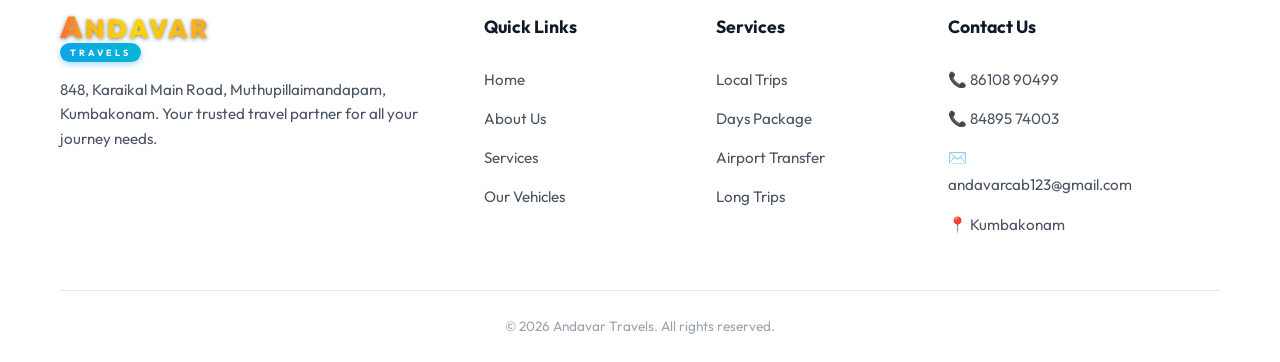
==== commit 4a0c8fae: "Add files via upload" ====
--- a/about.html
+++ b/about.html
@@ -121,7 +121,7 @@
         <div class="card animate-on-scroll" style="text-align:center;">
           <div
             style="font-size:2.5rem; font-weight:800; background:var(--gradient-gold); -webkit-background-clip:text; -webkit-text-fill-color:transparent; margin-bottom:8px;">
-            2010</div>
+            1999</div>
           <h3>Founded</h3>
           <p>Started operations in Kumbakonam with a small fleet of 5 vehicles.</p>
         </div>
--- a/styles.css
+++ b/styles.css
@@ -94,7 +94,7 @@
   align-items: center;
   justify-content: space-between;
   padding: 10px 24px;
-  max-width: 1300px;
+  max-width: 1200px;
   margin: 0 auto;
 }
 
@@ -109,53 +109,71 @@
   object-fit: contain;
 }
 
-/* Custom HTML Logo matching user image */
+/* ===== REDESIGNED PREMIUM LOGO ===== */
 .css-logo {
   display: flex;
   align-items: center;
-  gap: 8px;
-}
-
-
+  gap: 10px;
+}
+
+.css-logo .logo-emblem {
+  width: 42px;
+  height: 42px;
+  background: linear-gradient(135deg, #f5a623 0%, #c8860a 100%);
+  border-radius: 10px;
+  display: flex;
+  align-items: center;
+  justify-content: center;
+  font-size: 22px;
+  box-shadow: 0 3px 10px rgba(245, 166, 35, 0.4);
+  transform: rotate(-5deg);
+  flex-shrink: 0;
+}
 
 .css-logo .text-wrap {
   display: flex;
   flex-direction: column;
-  align-items: center;
+  align-items: flex-start;
+  gap: 1px;
 }
 
 .css-logo .main-text {
-  font-family: 'Impact', 'Arial Black', sans-serif;
-  font-size: 32px;
+  font-family: 'Outfit', 'Arial Black', sans-serif;
+  font-size: 26px;
+  font-weight: 900;
   line-height: 1;
-  transform: skewX(-8deg);
-  letter-spacing: 1px;
+  letter-spacing: 2px;
+  background: linear-gradient(90deg, #f5a623 0%, #ffd700 50%, #f5a623 100%);
+  -webkit-background-clip: text;
+  -webkit-text-fill-color: transparent;
+  background-clip: text;
+  text-shadow: none;
+  filter: drop-shadow(0 1px 2px rgba(0, 0, 0, 0.5));
 }
 
 .css-logo .main-text .red-a {
-  color: #e60000;
-  text-shadow: -1px -1px 0 #000, 1px -1px 0 #000, -1px 1px 0 #000, 1px 1px 0 #000, 2px 2px 0 #000, 3px 3px 0 rgba(0, 0, 0, 0.5);
+  font-size: 30px;
+  background: linear-gradient(90deg, #ff6b35 0%, #f5a623 100%);
+  -webkit-background-clip: text;
+  -webkit-text-fill-color: transparent;
+  background-clip: text;
 }
 
 .css-logo .main-text .white-text {
-  color: #ffffff;
-  text-shadow: -1px -1px 0 #000, 1px -1px 0 #000, -1px 1px 0 #000, 1px 1px 0 #000, 2px 2px 0 #000, 3px 3px 0 rgba(0, 0, 0, 0.5);
+  /* inherited from main-text gradient */
 }
 
 .css-logo .sub-text {
   font-family: 'Outfit', sans-serif;
-  font-weight: 800;
-  font-size: 11px;
-  color: #006400;
-  background: #ffffe0;
-  padding: 2px 12px;
-  border-radius: 12px;
-  border: 1px solid #006400;
-  margin-top: -2px;
-  letter-spacing: 1.5px;
+  font-weight: 700;
+  font-size: 9px;
+  color: #ffffff;
+  background: linear-gradient(90deg, #0ea5e9, #06b6d4);
+  padding: 2px 10px;
+  border-radius: 20px;
+  letter-spacing: 3px;
   text-transform: uppercase;
-  z-index: 2;
-  box-shadow: 0 2px 4px rgba(0, 0, 0, 0.2);
+  box-shadow: 0 2px 6px rgba(14, 165, 233, 0.4);
 }
 
 .nav-links {
@@ -288,11 +306,11 @@
   align-items: center;
   gap: 10px;
   padding: 10px 24px;
-  background: rgba(74, 222, 128, 0.15);
-  border: 1px solid rgba(74, 222, 128, 0.4);
+  background: rgba(0, 0, 0, 0.15);
+  border: 1px solid rgba(0, 0, 0, 0.4);
   border-radius: 100px;
   font-size: 0.85rem;
-  color: #4ade80;
+  color: #000000;
   margin-bottom: 32px;
   letter-spacing: 1px;
   font-weight: 700;
@@ -302,9 +320,9 @@
 .hero-badge .dot {
   width: 10px;
   height: 10px;
-  background: #4ade80;
+  background: #000000;
   border-radius: 50%;
-  box-shadow: 0 0 15px rgba(74, 222, 128, 0.8);
+  box-shadow: 0 0 15px rgba(0, 0, 0, 0.8);
   animation: pulse 1s infinite;
 }
 
@@ -437,7 +455,7 @@
 
 .section-title {
   font-family: 'Playfair Display', serif;
-  font-size: clamp(2rem, 4vw, 3rem);
+  font-size: clamp(1.8rem, 3.5vw, 2.5rem);
   font-weight: 800;
   margin-bottom: 16px;
 }
@@ -528,6 +546,17 @@
   display: grid;
   grid-template-columns: repeat(auto-fit, minmax(260px, 1fr));
   gap: 24px;
+}
+
+/* ===== NAVAGRAHA TEMPLE CARDS ===== */
+.navagraha-card:hover {
+  transform: translateY(-4px);
+  border-color: var(--primary-light) !important;
+  box-shadow: 0 8px 24px rgba(0, 53, 128, 0.1);
+}
+
+.navagraha-card a:hover {
+  text-decoration: underline;
 }
 
 /* ===== VEHICLE CARDS ===== */
@@ -1028,6 +1057,7 @@
   grid-template-columns: 2fr 1fr 1fr 1fr;
   gap: 40px;
   margin-bottom: 40px;
+  padding-right: 80px;
 }
 
 .footer-brand .logo-text {
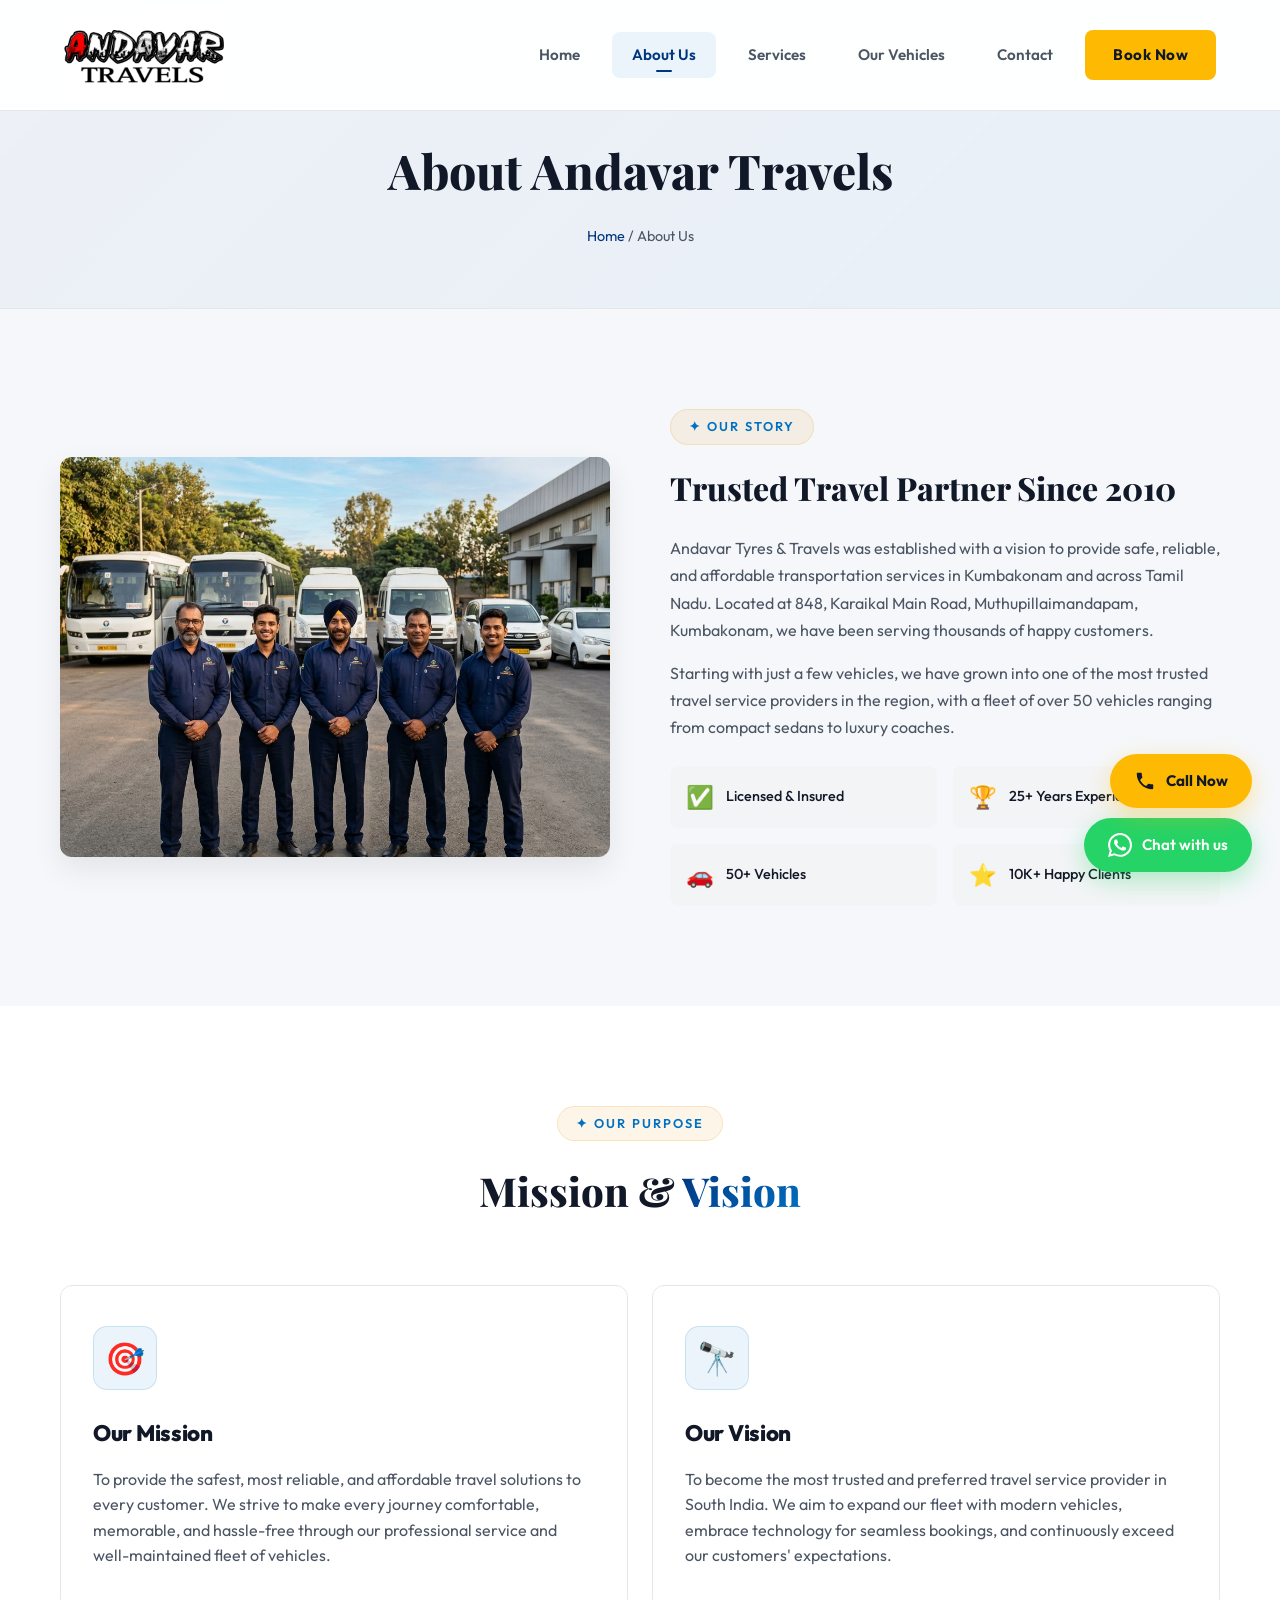
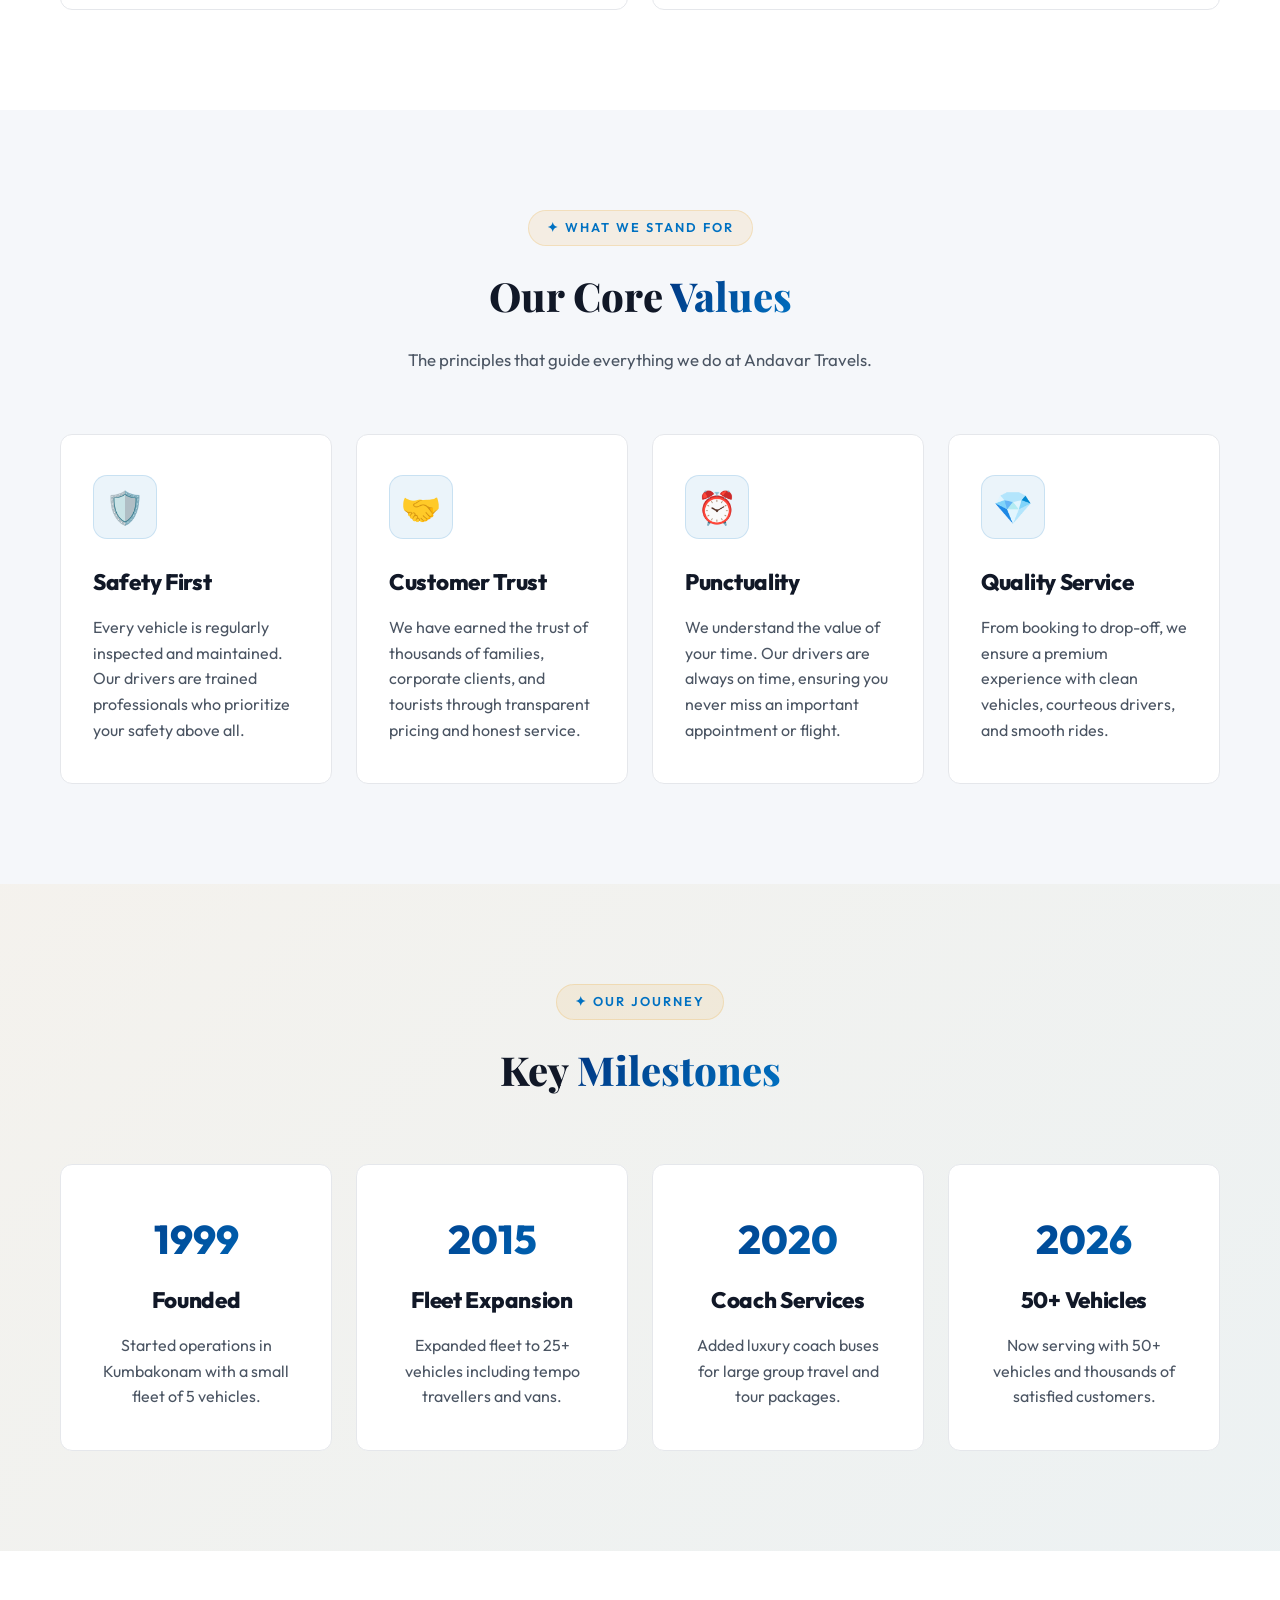
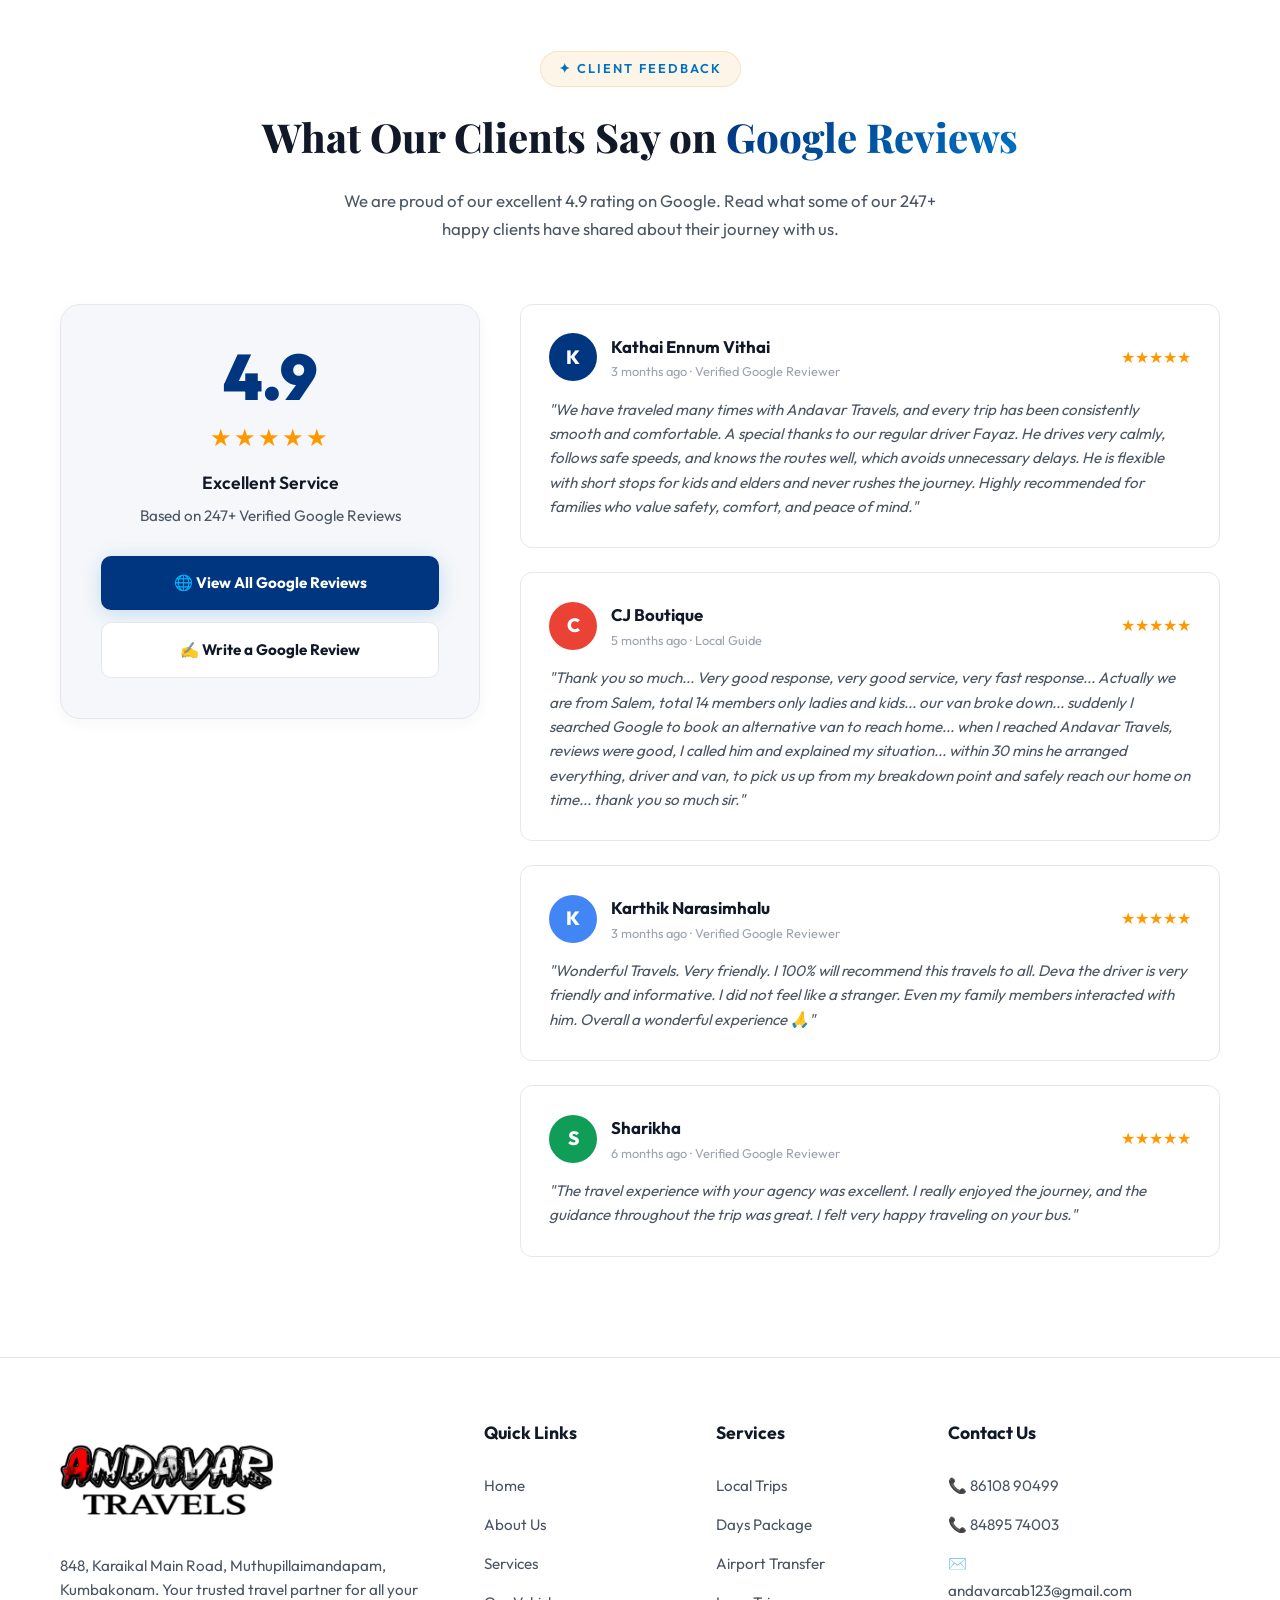
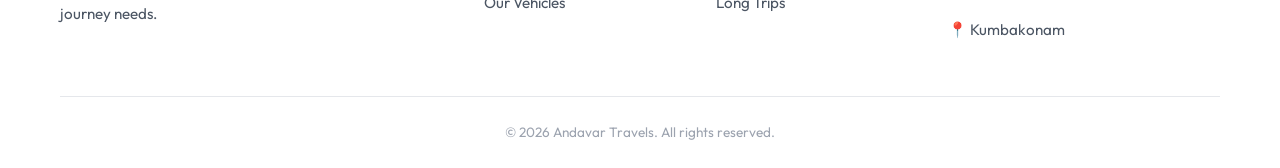
==== commit 9c2b0782: "Add files via upload" ====
--- a/about.html
+++ b/about.html
@@ -150,6 +150,100 @@
     </div>
   </section>
 
+  <!-- GOOGLE REVIEWS -->
+  <section class="section" style="background: var(--dark-card);">
+    <div class="container">
+      <div class="section-header animate-on-scroll">
+        <div class="section-badge">✦ Client Feedback</div>
+        <h2 class="section-title">What Our Clients Say on <span class="gold">Google Reviews</span></h2>
+        <p class="section-desc">We are proud of our excellent 4.9 rating on Google. Read what some of our 247+ happy clients have shared about their journey with us.</p>
+      </div>
+
+      <div style="display: grid; grid-template-columns: 1.2fr 2fr; gap: 40px; align-items: start; margin-top: 40px;" class="google-reviews-grid">
+        <!-- Google Summary Card -->
+        <div class="card animate-on-scroll" style="background: var(--bg-main); border: 1px solid var(--dark-border); border-radius: 20px; padding: 40px; text-align: center; box-shadow: var(--shadow-card); position: sticky; top: 120px;">
+          <div style="font-size: 4rem; font-weight: 900; line-height: 1; color: var(--primary); margin-bottom: 8px;">4.9</div>
+          <div style="font-size: 1.5rem; color: #ff9800; margin-bottom: 12px; letter-spacing: 2px;">★★★★★</div>
+          <p style="font-size: 1.1rem; font-weight: 600; color: var(--text); margin-bottom: 6px;">Excellent Service</p>
+          <p style="font-size: 0.95rem; color: var(--text-muted); margin-bottom: 28px;">Based on 247+ Verified Google Reviews</p>
+          
+          <div style="display: flex; flex-direction: column; gap: 12px;">
+            <a href="https://share.google/ocsa5T82DaffcxO1M" target="_blank" rel="noopener" class="btn btn-primary" style="padding: 14px 24px; font-size: 0.95rem; border-radius: 10px; text-decoration: none;">
+              🌐 View All Google Reviews
+            </a>
+            <a href="https://share.google/ocsa5T82DaffcxO1M" target="_blank" rel="noopener" class="btn btn-outline" style="padding: 14px 24px; font-size: 0.95rem; border-radius: 10px; text-decoration: none;">
+              ✍️ Write a Google Review
+            </a>
+          </div>
+        </div>
+
+        <!-- Google Review Cards Grid -->
+        <div style="display: flex; flex-direction: column; gap: 24px;">
+          <!-- Review 1 -->
+          <div class="card animate-on-scroll" style="padding: 28px; background: var(--dark-card); border: 1px solid var(--dark-border); border-radius: var(--radius); transition: var(--transition);">
+            <div style="display: flex; align-items: center; justify-content: space-between; margin-bottom: 16px;">
+              <div style="display: flex; align-items: center; gap: 14px;">
+                <div style="width: 48px; height: 48px; background: var(--primary); color: white; border-radius: 50%; display: flex; align-items: center; justify-content: center; font-weight: 800; font-size: 1.2rem;">K</div>
+                <div>
+                  <h4 style="font-size: 1.05rem; font-weight: 700; margin: 0; color: var(--text);">Kathai Ennum Vithai</h4>
+                  <p style="font-size: 0.8rem; color: var(--text-dim); margin: 0;">3 months ago · Verified Google Reviewer</p>
+                </div>
+              </div>
+              <div style="color: #ff9800; font-size: 1rem;">★★★★★</div>
+            </div>
+            <p style="font-size: 0.95rem; color: var(--text-muted); line-height: 1.6; font-style: italic; margin-bottom: 0;">"We have traveled many times with Andavar Travels, and every trip has been consistently smooth and comfortable. A special thanks to our regular driver Fayaz. He drives very calmly, follows safe speeds, and knows the routes well, which avoids unnecessary delays. He is flexible with short stops for kids and elders and never rushes the journey. Highly recommended for families who value safety, comfort, and peace of mind."</p>
+          </div>
+
+          <!-- Review 2 -->
+          <div class="card animate-on-scroll" style="padding: 28px; background: var(--dark-card); border: 1px solid var(--dark-border); border-radius: var(--radius); transition: var(--transition);">
+            <div style="display: flex; align-items: center; justify-content: space-between; margin-bottom: 16px;">
+              <div style="display: flex; align-items: center; gap: 14px;">
+                <div style="width: 48px; height: 48px; background: #ea4335; color: white; border-radius: 50%; display: flex; align-items: center; justify-content: center; font-weight: 800; font-size: 1.2rem;">C</div>
+                <div>
+                  <h4 style="font-size: 1.05rem; font-weight: 700; margin: 0; color: var(--text);">CJ Boutique</h4>
+                  <p style="font-size: 0.8rem; color: var(--text-dim); margin: 0;">5 months ago · Local Guide</p>
+                </div>
+              </div>
+              <div style="color: #ff9800; font-size: 1rem;">★★★★★</div>
+            </div>
+            <p style="font-size: 0.95rem; color: var(--text-muted); line-height: 1.6; font-style: italic; margin-bottom: 0;">"Thank you so much... Very good response, very good service, very fast response... Actually we are from Salem, total 14 members only ladies and kids... our van broke down... suddenly I searched Google to book an alternative van to reach home... when I reached Andavar Travels, reviews were good, I called him and explained my situation... within 30 mins he arranged everything, driver and van, to pick us up from my breakdown point and safely reach our home on time... thank you so much sir."</p>
+          </div>
+
+          <!-- Review 3 -->
+          <div class="card animate-on-scroll" style="padding: 28px; background: var(--dark-card); border: 1px solid var(--dark-border); border-radius: var(--radius); transition: var(--transition);">
+            <div style="display: flex; align-items: center; justify-content: space-between; margin-bottom: 16px;">
+              <div style="display: flex; align-items: center; gap: 14px;">
+                <div style="width: 48px; height: 48px; background: #4285f4; color: white; border-radius: 50%; display: flex; align-items: center; justify-content: center; font-weight: 800; font-size: 1.2rem;">K</div>
+                <div>
+                  <h4 style="font-size: 1.05rem; font-weight: 700; margin: 0; color: var(--text);">Karthik Narasimhalu</h4>
+                  <p style="font-size: 0.8rem; color: var(--text-dim); margin: 0;">3 months ago · Verified Google Reviewer</p>
+                </div>
+              </div>
+              <div style="color: #ff9800; font-size: 1rem;">★★★★★</div>
+            </div>
+            <p style="font-size: 0.95rem; color: var(--text-muted); line-height: 1.6; font-style: italic; margin-bottom: 0;">"Wonderful Travels. Very friendly. I 100% will recommend this travels to all. Deva the driver is very friendly and informative. I did not feel like a stranger. Even my family members interacted with him. Overall a wonderful experience 🙏"</p>
+          </div>
+
+          <!-- Review 4 -->
+          <div class="card animate-on-scroll" style="padding: 28px; background: var(--dark-card); border: 1px solid var(--dark-border); border-radius: var(--radius); transition: var(--transition);">
+            <div style="display: flex; align-items: center; justify-content: space-between; margin-bottom: 16px;">
+              <div style="display: flex; align-items: center; gap: 14px;">
+                <div style="width: 48px; height: 48px; background: #0f9d58; color: white; border-radius: 50%; display: flex; align-items: center; justify-content: center; font-weight: 800; font-size: 1.2rem;">S</div>
+                <div>
+                  <h4 style="font-size: 1.05rem; font-weight: 700; margin: 0; color: var(--text);">Sharikha</h4>
+                  <p style="font-size: 0.8rem; color: var(--text-dim); margin: 0;">6 months ago · Verified Google Reviewer</p>
+                </div>
+              </div>
+              <div style="color: #ff9800; font-size: 1rem;">★★★★★</div>
+            </div>
+            <p style="font-size: 0.95rem; color: var(--text-muted); line-height: 1.6; font-style: italic; margin-bottom: 0;">"The travel experience with your agency was excellent. I really enjoyed the journey, and the guidance throughout the trip was great. I felt very happy traveling on your bus."</p>
+          </div>
+        </div>
+
+      </div>
+    </div>
+  </section>
+
   <div id="footer-placeholder"></div>
   <script src="script.js"></script>
   <script>
--- a/styles.css
+++ b/styles.css
@@ -1,4 +1,4 @@
-@import url('https://fonts.googleapis.com/css2?family=Outfit:wght@300;400;500;600;700;800;900&family=Playfair+Display:wght@700;800;900&display=swap');
+@import url('https://fonts.googleapis.com/css2?family=Bangers&family=Outfit:wght@300;400;500;600;700;800;900&family=Playfair+Display:wght@700;800;900&display=swap');
 
 :root {
   --primary: #003580;
@@ -104,7 +104,7 @@
 }
 
 .nav-logo img {
-  height: 60px;
+  height: 90px;
   width: auto;
   object-fit: contain;
 }
@@ -112,68 +112,46 @@
 /* ===== REDESIGNED PREMIUM LOGO ===== */
 .css-logo {
   display: flex;
-  align-items: center;
-  gap: 10px;
-}
-
-.css-logo .logo-emblem {
-  width: 42px;
-  height: 42px;
-  background: linear-gradient(135deg, #f5a623 0%, #c8860a 100%);
-  border-radius: 10px;
-  display: flex;
+  flex-direction: column;
   align-items: center;
   justify-content: center;
-  font-size: 22px;
-  box-shadow: 0 3px 10px rgba(245, 166, 35, 0.4);
-  transform: rotate(-5deg);
-  flex-shrink: 0;
 }
 
 .css-logo .text-wrap {
   display: flex;
   flex-direction: column;
-  align-items: flex-start;
-  gap: 1px;
+  align-items: center;
+  gap: 0px;
 }
 
 .css-logo .main-text {
-  font-family: 'Outfit', 'Arial Black', sans-serif;
-  font-size: 26px;
+  font-family: 'Bangers', cursive, sans-serif;
+  font-size: 42px;
+  line-height: 0.9;
+  letter-spacing: 2px;
+  -webkit-text-stroke: 1.5px black;
+  text-shadow: 2px 2px 0 #000, -1px -1px 0 #000, 1px -1px 0 #000, -1px 1px 0 #000, 1px 1px 0 #000;
+  display: flex;
+}
+
+.css-logo .main-text .red-a {
+  color: #ff0000;
+  -webkit-text-stroke: 1.5px black;
+}
+
+.css-logo .main-text .white-text {
+  color: #ffffff;
+  -webkit-text-stroke: 1.5px black;
+}
+
+.css-logo .sub-text {
+  font-family: 'Playfair Display', serif;
   font-weight: 900;
-  line-height: 1;
-  letter-spacing: 2px;
-  background: linear-gradient(90deg, #f5a623 0%, #ffd700 50%, #f5a623 100%);
-  -webkit-background-clip: text;
-  -webkit-text-fill-color: transparent;
-  background-clip: text;
-  text-shadow: none;
-  filter: drop-shadow(0 1px 2px rgba(0, 0, 0, 0.5));
-}
-
-.css-logo .main-text .red-a {
-  font-size: 30px;
-  background: linear-gradient(90deg, #ff6b35 0%, #f5a623 100%);
-  -webkit-background-clip: text;
-  -webkit-text-fill-color: transparent;
-  background-clip: text;
-}
-
-.css-logo .main-text .white-text {
-  /* inherited from main-text gradient */
-}
-
-.css-logo .sub-text {
-  font-family: 'Outfit', sans-serif;
-  font-weight: 700;
-  font-size: 9px;
-  color: #ffffff;
-  background: linear-gradient(90deg, #0ea5e9, #06b6d4);
-  padding: 2px 10px;
-  border-radius: 20px;
-  letter-spacing: 3px;
-  text-transform: uppercase;
-  box-shadow: 0 2px 6px rgba(14, 165, 233, 0.4);
+  font-size: 18px;
+  color: #000000;
+  letter-spacing: 4px;
+  margin-top: -2px;
+  text-shadow: 1px 1px 1px rgba(0,0,0,0.3);
 }
 
 .nav-links {
@@ -257,26 +235,25 @@
 
 .hero-marquee {
   position: relative;
-  margin-top: 90px;
+  margin-top: 115px;
   width: 100%;
   z-index: 5;
   background: var(--primary);
   color: var(--accent);
   padding: 12px 0;
-  display: flex;
-  align-items: center;
   font-weight: 800;
   font-size: 1.1rem;
   border-top: 1px solid rgba(254, 186, 2, 0.3);
   border-bottom: 1px solid rgba(254, 186, 2, 0.3);
   letter-spacing: 1px;
   text-shadow: 0 2px 4px rgba(0, 0, 0, 0.5);
+  overflow: hidden;
 }
 
 .hero-marquee marquee {
-  display: block;
-  height: 24px;
-  line-height: 24px;
+  display: inline-block;
+  vertical-align: middle;
+  padding-top: 4px;
 }
 
 .hero-bg img {
@@ -876,7 +853,7 @@
 .form-row {
   display: grid;
   grid-template-columns: 1fr 1fr;
-  gap: 16px;
+  gap: 24px;
 }
 
 textarea.form-control {
@@ -926,6 +903,13 @@
   border-radius: 24px;
   padding: 48px;
   box-shadow: var(--shadow-lg);
+}
+
+/* Hide floating CTA and back-to-top buttons on booking page to avoid blocking form input fields */
+.booking-page .whatsapp-float,
+.booking-page .phone-float,
+.booking-page .back-top {
+  display: none;
 }
 
 .vehicle-select-grid {
@@ -1359,6 +1343,17 @@
 
   .form-row {
     grid-template-columns: 1fr;
+    gap: 16px;
+  }
+
+  .google-reviews-grid {
+    grid-template-columns: 1fr !important;
+    gap: 24px !important;
+  }
+
+  .booking-tab {
+    padding: 10px 18px;
+    font-size: 0.85rem;
   }
 
   .back-top {
@@ -1494,4 +1489,118 @@
   .stat {
     flex: 1 1 60px;
   }
+}
+
+/* ===== PREMIUM INTERACTIVE & ENTRY ANIMATIONS ===== */
+@keyframes slideUpFade {
+  0% {
+    opacity: 0;
+    transform: translateY(30px);
+  }
+  100% {
+    opacity: 1;
+    transform: translateY(0);
+  }
+}
+
+@keyframes pricePop {
+  0% {
+    opacity: 0;
+    transform: scale(0.95) translateY(15px);
+  }
+  70% {
+    transform: scale(1.02) translateY(-2px);
+  }
+  100% {
+    opacity: 1;
+    transform: scale(1) translateY(0);
+  }
+}
+
+@keyframes tabPulse {
+  0% {
+    box-shadow: 0 0 0 0 rgba(0, 53, 128, 0.4);
+  }
+  70% {
+    box-shadow: 0 0 0 10px rgba(0, 53, 128, 0);
+  }
+  100% {
+    box-shadow: 0 0 0 0 rgba(0, 53, 128, 0);
+  }
+}
+
+@keyframes elementFadeIn {
+  from {
+    opacity: 0;
+    transform: translateY(10px);
+  }
+  to {
+    opacity: 1;
+    transform: translateY(0);
+  }
+}
+
+/* Apply Entry Animations */
+.page-header {
+  animation: slideUpFade 0.6s cubic-bezier(0.16, 1, 0.3, 1) both;
+}
+
+.booking-form-wrap {
+  animation: slideUpFade 0.8s cubic-bezier(0.16, 1, 0.3, 1) 0.1s both;
+}
+
+.booking-tab {
+  transition: transform 0.25s cubic-bezier(0.34, 1.56, 0.64, 1), background 0.25s, border-color 0.25s, color 0.25s, box-shadow 0.25s;
+}
+
+.booking-tab:hover {
+  transform: translateY(-4px) scale(1.03);
+}
+
+.booking-tab.active {
+  animation: tabPulse 1.5s infinite;
+}
+
+.vehicle-option {
+  transition: transform 0.25s cubic-bezier(0.34, 1.56, 0.64, 1), border-color 0.25s, background-color 0.25s;
+}
+
+.vehicle-option:hover {
+  transform: translateY(-5px) scale(1.02);
+  box-shadow: var(--shadow-lg);
+}
+
+.vehicle-option.selected {
+  transform: scale(1.04);
+  box-shadow: var(--shadow-glow);
+}
+
+.price-display {
+  animation: pricePop 0.5s cubic-bezier(0.34, 1.56, 0.64, 1) both;
+}
+
+/* Form inputs focus state pop */
+.form-control {
+  transition: border-color 0.25s ease, box-shadow 0.25s ease, transform 0.2s ease;
+}
+
+.form-control:focus {
+  transform: translateY(-1px);
+}
+
+/* Checkbox interactive scale */
+.form-group label input[type="checkbox"] {
+  transition: transform 0.2s cubic-bezier(0.34, 1.56, 0.64, 1);
+}
+
+.form-group label:hover input[type="checkbox"] {
+  transform: scale(1.2);
+}
+
+/* Stagger dynamic form inputs fade-in as they display */
+.form-group[style*="display: block"],
+.form-group[style*="display: flex"],
+.form-row[style*="display: grid"],
+.form-row[style*="display: flex"] {
+  animation: elementFadeIn 0.4s cubic-bezier(0.16, 1, 0.3, 1) both;
 }
